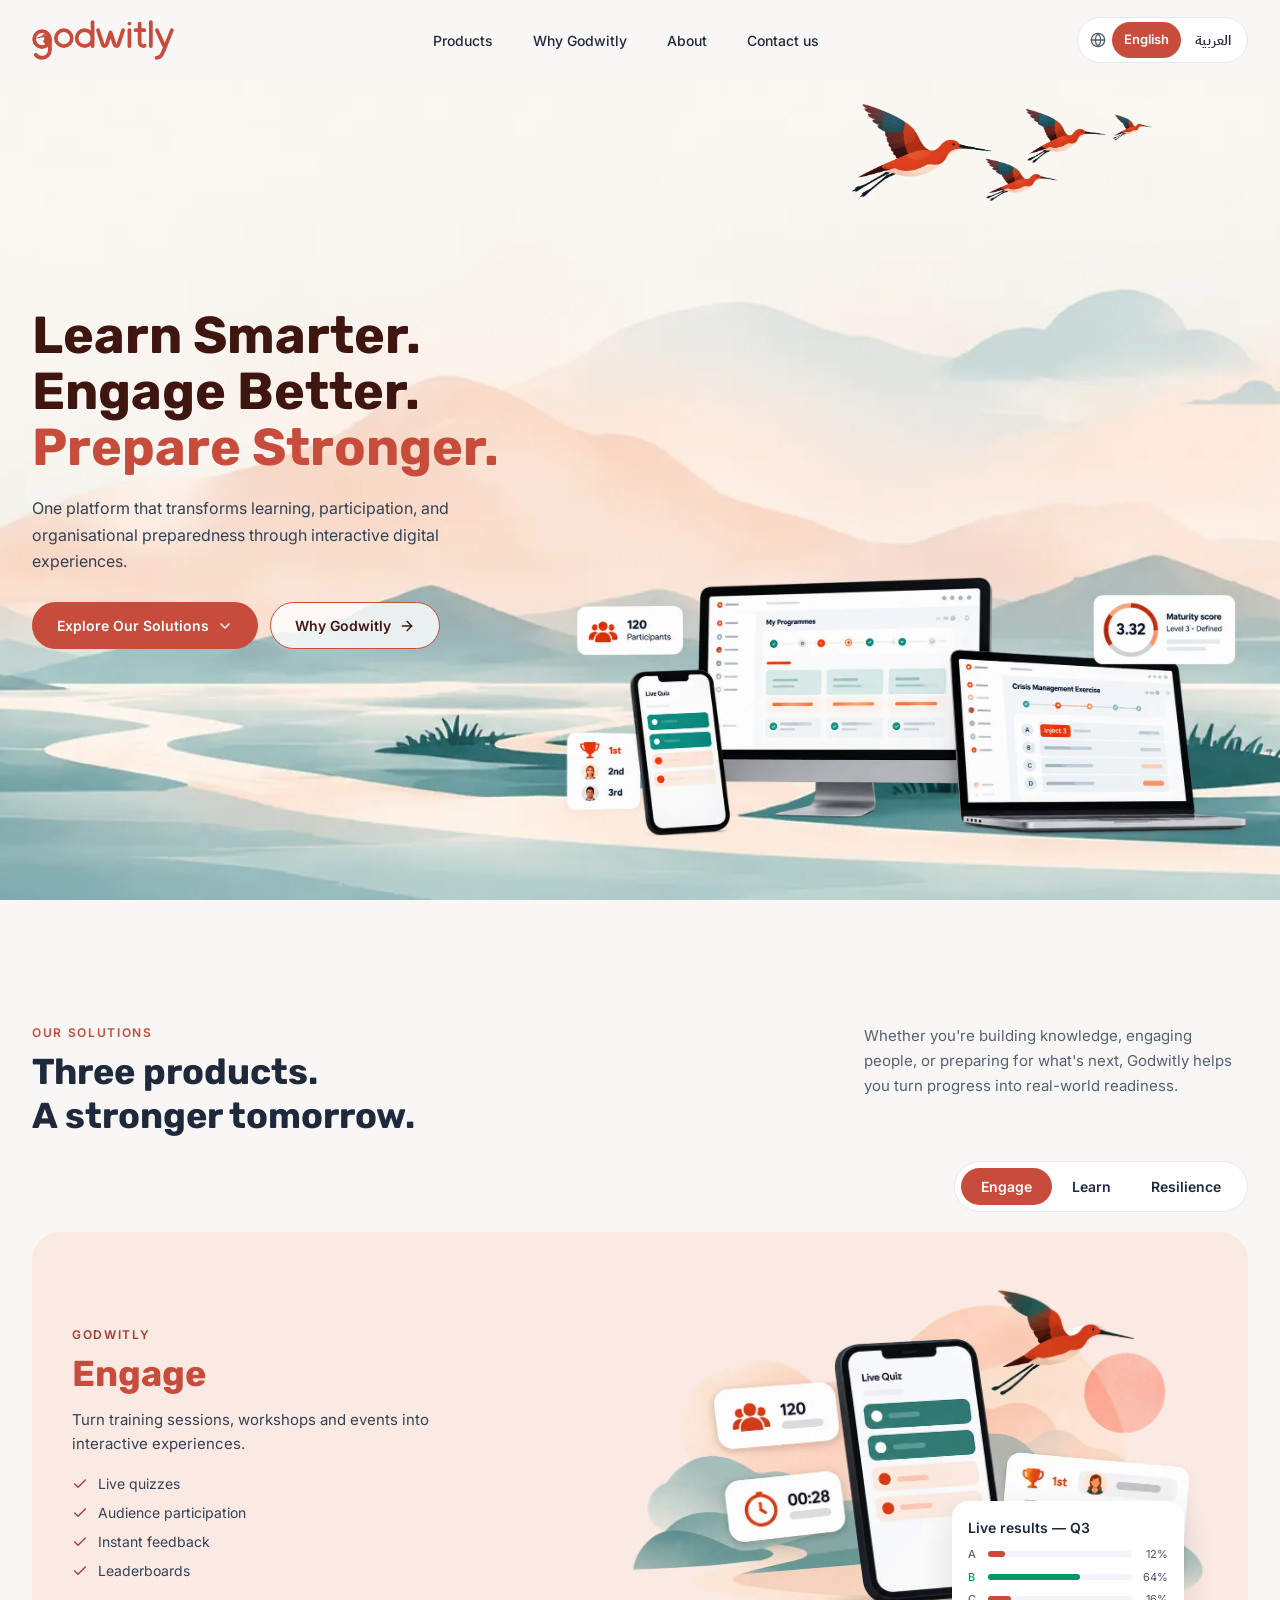
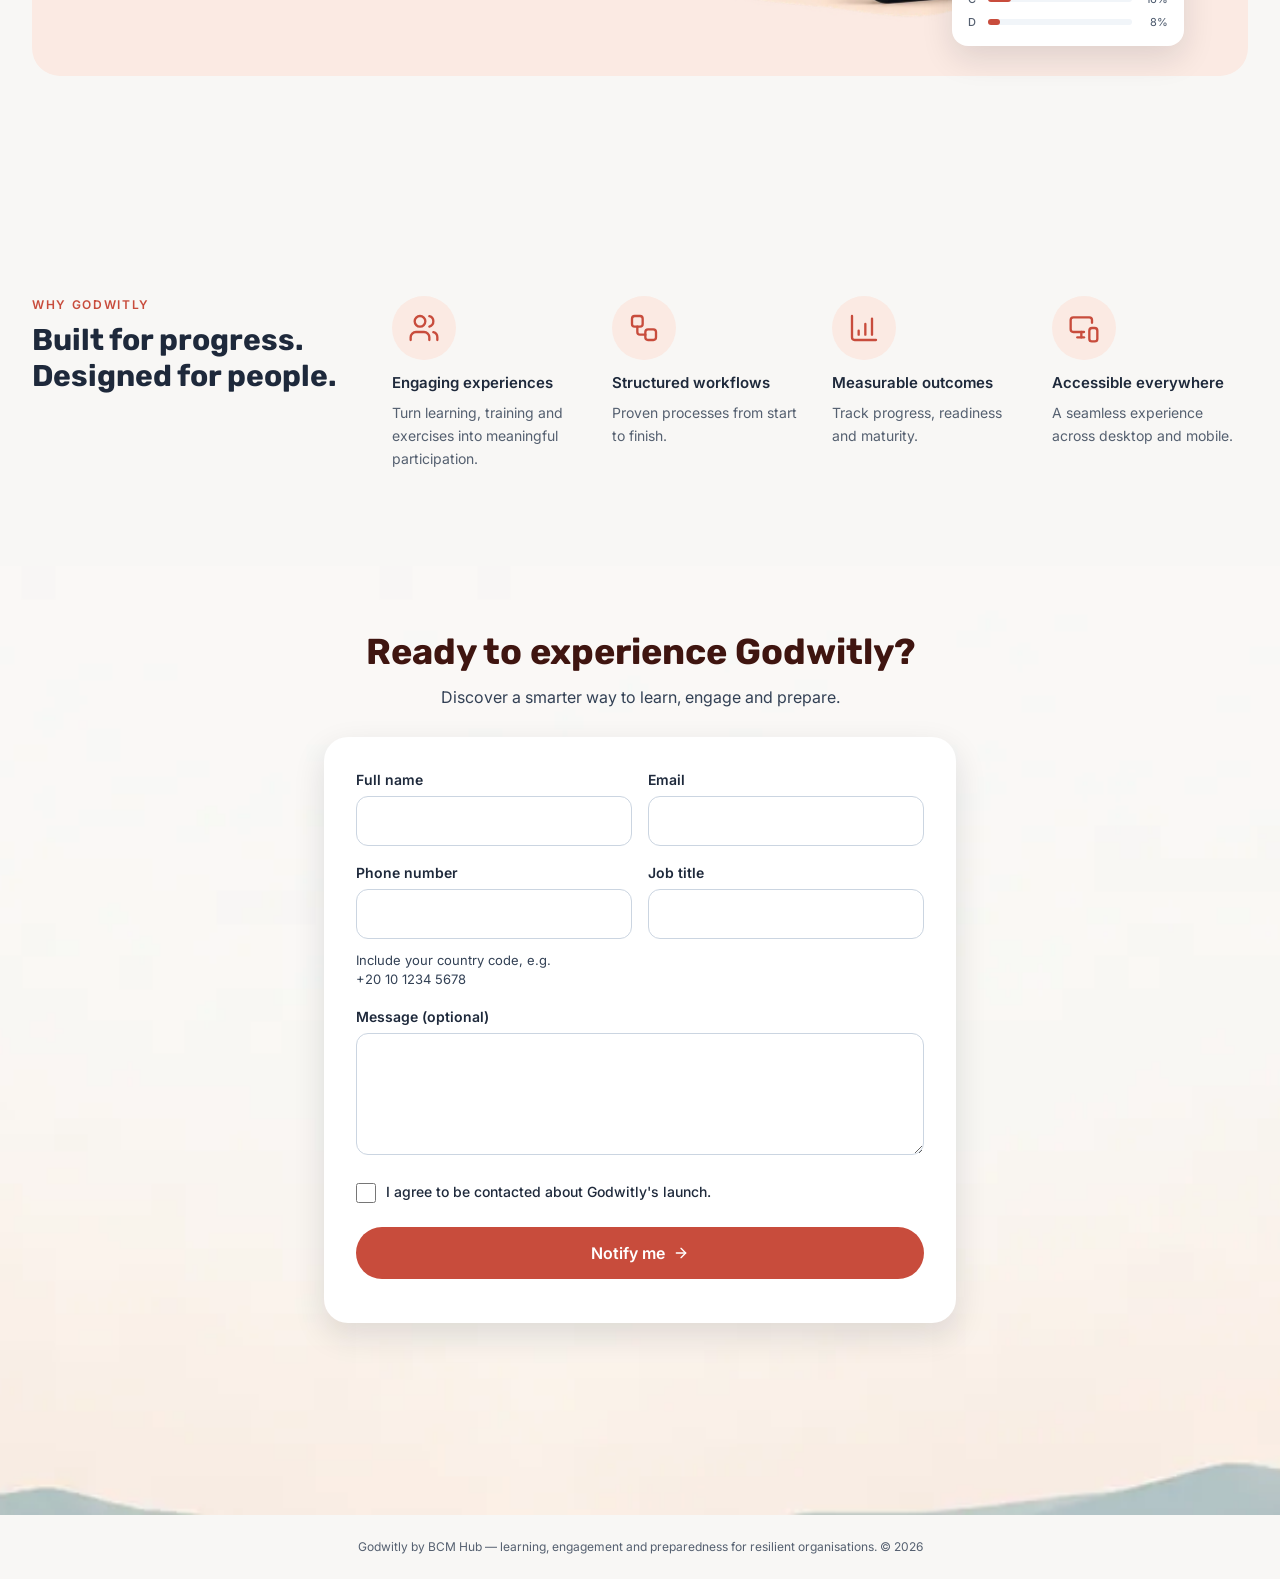
==== index.html @ 67ea1236 "fix(contact): count characters like Postgres (code points), drop UTF-16 maxlength Codex Terra diff r" ====
<!doctype html>
<!--
  Godwitly landing page (static recreation, English + Arabic).

  How this page is organised:
    1. Header      – logo, section links, language switcher, mobile menu button
    2. Hero        – big headline, intro text, two buttons, device picture
    3. Products    – three products (tabs on desktop, stacked cards on mobile)
    4. Why Godwitly– four benefits with icons
    5. Call to action band
    6. Footer      – the "About" text

  Text: every element with a data-i18n="..." attribute gets its text from
  js/translations.js. The English text written here is the default that shows
  if JavaScript is turned off. To change wording, edit js/translations.js.
-->
<html lang="en" dir="ltr">
  <head>
    <meta charset="utf-8" />
    <meta name="viewport" content="width=device-width, initial-scale=1" />
    <title data-i18n="meta.title">Godwitly — Learn, Engage, Prepare</title>
    <meta
      name="description"
      data-i18n-content="meta.description"
      content="One platform that transforms learning, participation, and organisational preparedness through interactive digital experiences."
    />
    <link rel="icon" href="assets/images/favicon.svg" type="image/svg+xml" />

    <!-- Fonts: Rubik + Inter for English, Cairo + IBM Plex Sans Arabic for Arabic -->
    <link rel="preconnect" href="https://fonts.googleapis.com" />
    <link rel="preconnect" href="https://fonts.gstatic.com" crossorigin />
    <link
      rel="stylesheet"
      href="https://fonts.googleapis.com/css2?family=Inter:wght@400;500;600;700&family=Rubik:wght@500;600;700&family=Cairo:wght@600;700;800&family=IBM+Plex+Sans+Arabic:wght@400;500;600;700&display=swap"
    />

    <link rel="stylesheet" href="css/styles.css" />
  </head>

  <body id="top">
    <!-- Icon library: each <symbol> is drawn later with <svg><use href="#icon-name"></use></svg> -->
    <svg class="icon-sprite" aria-hidden="true" focusable="false">
      <symbol id="icon-arrow-right" viewBox="0 0 24 24"><path d="M5 12h14" /><path d="m12 5 7 7-7 7" /></symbol>
      <symbol id="icon-chevron-down" viewBox="0 0 24 24"><path d="m6 9 6 6 6-6" /></symbol>
      <symbol id="icon-check" viewBox="0 0 24 24"><path d="M20 6 9 17l-5-5" /></symbol>
      <symbol id="icon-menu" viewBox="0 0 24 24"><path d="M4 6h16" /><path d="M4 12h16" /><path d="M4 18h16" /></symbol>
      <symbol id="icon-close" viewBox="0 0 24 24"><path d="M18 6 6 18" /><path d="m6 6 12 12" /></symbol>
      <symbol id="icon-globe" viewBox="0 0 24 24"><circle cx="12" cy="12" r="10" /><path d="M2 12h20" /><path d="M12 2a15.3 15.3 0 0 1 4 10 15.3 15.3 0 0 1-4 10 15.3 15.3 0 0 1-4-10 15.3 15.3 0 0 1 4-10z" /></symbol>
      <symbol id="icon-users" viewBox="0 0 24 24"><path d="M16 21v-2a4 4 0 0 0-4-4H6a4 4 0 0 0-4 4v2" /><circle cx="9" cy="7" r="4" /><path d="M22 21v-2a4 4 0 0 0-3-3.87" /><path d="M16 3.13a4 4 0 0 1 0 7.75" /></symbol>
      <symbol id="icon-workflow" viewBox="0 0 24 24"><rect width="8" height="8" x="3" y="3" rx="2" /><path d="M7 11v4a2 2 0 0 0 2 2h4" /><rect width="8" height="8" x="13" y="13" rx="2" /></symbol>
      <symbol id="icon-chart" viewBox="0 0 24 24"><path d="M3 3v16a2 2 0 0 0 2 2h16" /><path d="M8 17v-3" /><path d="M13 17V9" /><path d="M18 17V5" /></symbol>
      <symbol id="icon-devices" viewBox="0 0 24 24"><path d="M18 8V6a2 2 0 0 0-2-2H4a2 2 0 0 0-2 2v7a2 2 0 0 0 2 2h8" /><path d="M10 19v-4" /><path d="M7 19h5" /><rect width="6" height="10" x="16" y="12" rx="2" /></symbol>
    </svg>

    <a class="skip-link" href="#main" data-i18n="a11y.skip">Skip to main content</a>

    <!-- ===================== 1. HEADER ===================== -->
    <header class="site-header container">
      <a href="#top" class="logo-link" data-i18n-aria-label="a11y.home" aria-label="Godwitly home">
        <img src="assets/images/godwitly-wordmark.svg" alt="Godwitly" class="logo" width="140" height="40" />
      </a>

      <nav class="main-nav" data-i18n-aria-label="a11y.mainNav" aria-label="Main">
        <a href="#products" data-i18n="nav.products">Products</a>
        <a href="#why-godwitly" data-i18n="nav.why">Why Godwitly</a>
        <a href="#about" data-i18n="nav.about">About</a>
        <a href="#contact" data-i18n="nav.contact">Contact us</a>
      </nav>

      <div class="header-actions">
        <!-- Language switcher: two buttons; the pressed one is the current language -->
        <div class="lang-switch" role="group" data-i18n-aria-label="a11y.language" aria-label="Choose language">
          <svg class="icon lang-switch__globe" aria-hidden="true"><use href="#icon-globe"></use></svg>
          <button type="button" class="lang-switch__btn" data-lang="en" lang="en" aria-pressed="true">English</button>
          <button type="button" class="lang-switch__btn" data-lang="ar" lang="ar" aria-pressed="false">العربية</button>
        </div>

        <button
          type="button"
          class="menu-button"
          aria-expanded="false"
          aria-controls="mobile-menu"
          data-i18n-aria-label="a11y.menuOpen"
          aria-label="Open menu"
        >
          <svg class="icon icon--lg menu-button__open" aria-hidden="true"><use href="#icon-menu"></use></svg>
          <svg class="icon icon--lg menu-button__close" aria-hidden="true"><use href="#icon-close"></use></svg>
        </button>
      </div>

      <!-- Mobile menu (hidden until the menu button is pressed) -->
      <div id="mobile-menu" class="mobile-menu" hidden>
        <nav data-i18n-aria-label="a11y.mainNav" aria-label="Main">
          <a href="#products" data-i18n="nav.products">Products</a>
          <a href="#why-godwitly" data-i18n="nav.why">Why Godwitly</a>
          <a href="#about" data-i18n="nav.about">About</a>
          <a href="#contact" data-i18n="nav.contact">Contact us</a>
        </nav>
      </div>
    </header>

    <main id="main" tabindex="-1">
      <!-- ===================== 2. HERO ===================== -->
      <section class="hero" aria-labelledby="hero-heading">
        <img src="assets/images/hero-landscape.webp" alt="" class="hero__background" />
        <img src="assets/images/flock.webp" alt="" class="hero__flock" />

        <div class="container hero__grid">
          <div class="hero__text">
            <h1 id="hero-heading" class="hero__title">
              <span data-i18n="hero.line1">Learn Smarter.</span>
              <span data-i18n="hero.line2">Engage Better.</span>
              <span class="text-brand" data-i18n="hero.line3">Prepare Stronger.</span>
            </h1>
            <p class="hero__intro" data-i18n="hero.intro">
              One platform that transforms learning, participation, and organisational preparedness through
              interactive digital experiences.
            </p>
            <div class="button-row">
              <a href="#products" class="pill pill--primary">
                <span data-i18n="hero.explore">Explore Our Solutions</span>
                <svg class="icon" aria-hidden="true"><use href="#icon-chevron-down"></use></svg>
              </a>
              <a href="#why-godwitly" class="pill pill--outline">
                <span data-i18n="nav.why">Why Godwitly</span>
                <svg class="icon flip-in-rtl" aria-hidden="true"><use href="#icon-arrow-right"></use></svg>
              </a>
            </div>
          </div>

          <img
            src="assets/images/hero-devices.webp"
            class="hero__devices"
            data-i18n-alt="hero.devicesAlt"
            alt="Godwitly on desktop, laptop and phone: My Programmes, a live quiz and a crisis management exercise with a 3.32 maturity score"
            width="800"
            height="470"
          />
        </div>
      </section>

      <!-- ===================== 3. PRODUCTS ===================== -->
      <section id="products" class="section products" tabindex="-1" aria-labelledby="products-heading">
        <div class="container">
          <div class="section-head">
            <div>
              <p class="eyebrow" data-i18n="products.eyebrow">Our solutions</p>
              <h2 id="products-heading" class="section-title">
                <span data-i18n="products.title1">Three products.</span>
                <span data-i18n="products.title2">A stronger tomorrow.</span>
              </h2>
            </div>
            <p class="section-head__text" data-i18n="products.intro">
              Whether you're building knowledge, engaging people, or preparing for what's next, Godwitly helps you
              turn progress into real-world readiness.
            </p>
          </div>

          <!-- Tabs (desktop only). On small screens all three cards are shown one under another. -->
          <div class="tabs-row">
            <div class="tabs" role="tablist" data-i18n-aria-label="products.tablist" aria-label="Godwitly products">
              <button type="button" class="tab" role="tab" id="tab-engage" aria-controls="panel-engage" aria-selected="true" data-i18n="engage.name">Engage</button>
              <button type="button" class="tab" role="tab" id="tab-learn" aria-controls="panel-learn" aria-selected="false" tabindex="-1" data-i18n="learn.name">Learn</button>
              <button type="button" class="tab" role="tab" id="tab-resilience" aria-controls="panel-resilience" aria-selected="false" tabindex="-1" data-i18n="resilience.name">Resilience</button>
            </div>
          </div>

          <div class="product-panels">
            <!-- Engage -->
            <article id="panel-engage" class="product product--engage" role="tabpanel" aria-labelledby="tab-engage">
              <div class="product__text">
                <p class="eyebrow product__eyebrow" data-i18n="products.from">Godwitly</p>
                <h3 class="product__name" data-i18n="engage.name">Engage</h3>
                <p class="product__blurb" data-i18n="engage.blurb">
                  Turn training sessions, workshops and events into interactive experiences.
                </p>
                <ul class="check-list">
                  <li><svg class="icon" aria-hidden="true"><use href="#icon-check"></use></svg><span data-i18n="engage.f1">Live quizzes</span></li>
                  <li><svg class="icon" aria-hidden="true"><use href="#icon-check"></use></svg><span data-i18n="engage.f2">Audience participation</span></li>
                  <li><svg class="icon" aria-hidden="true"><use href="#icon-check"></use></svg><span data-i18n="engage.f3">Instant feedback</span></li>
                  <li><svg class="icon" aria-hidden="true"><use href="#icon-check"></use></svg><span data-i18n="engage.f4">Leaderboards</span></li>
                </ul>
              </div>
              <div class="product__media">
                <img
                  src="assets/images/illus-engage.webp"
                  data-i18n-alt="engage.alt"
                  alt="A live quiz on a phone with participant count, countdown and podium cards"
                  width="580"
                  height="420"
                />
                <!-- Small "app" card drawn with HTML + CSS (decorative) -->
                <div class="ui-card ui-card--results" aria-hidden="true">
                  <p class="ui-card__title" data-i18n="cards.results">Live results — Q3</p>
                  <ul class="bars">
                    <li><span class="bars__label" data-i18n="cards.a">A</span><span class="bars__track"><span style="width: 12%"></span></span><span class="bars__pct">12%</span></li>
                    <li class="is-correct"><span class="bars__label" data-i18n="cards.b">B</span><span class="bars__track"><span style="width: 64%"></span></span><span class="bars__pct">64%</span></li>
                    <li><span class="bars__label" data-i18n="cards.c">C</span><span class="bars__track"><span style="width: 16%"></span></span><span class="bars__pct">16%</span></li>
                    <li><span class="bars__label" data-i18n="cards.d">D</span><span class="bars__track"><span style="width: 8%"></span></span><span class="bars__pct">8%</span></li>
                  </ul>
                </div>
              </div>
            </article>

            <!-- Learn -->
            <article id="panel-learn" class="product product--learn" role="tabpanel" aria-labelledby="tab-learn">
              <div class="product__text">
                <p class="eyebrow product__eyebrow" data-i18n="products.from">Godwitly</p>
                <h3 class="product__name" data-i18n="learn.name">Learn</h3>
                <p class="product__blurb" data-i18n="learn.blurb">
                  Support structured learning programmes with adaptive practice and assessment.
                </p>
                <ul class="check-list">
                  <li><svg class="icon" aria-hidden="true"><use href="#icon-check"></use></svg><span data-i18n="learn.f1">Learning tracks</span></li>
                  <li><svg class="icon" aria-hidden="true"><use href="#icon-check"></use></svg><span data-i18n="learn.f2">Baseline assessment</span></li>
                  <li><svg class="icon" aria-hidden="true"><use href="#icon-check"></use></svg><span data-i18n="learn.f3">Personalised practice</span></li>
                  <li><svg class="icon" aria-hidden="true"><use href="#icon-check"></use></svg><span data-i18n="learn.f4">Final examinations</span></li>
                </ul>
              </div>
              <div class="product__media">
                <img
                  src="assets/images/illus-learn.webp"
                  data-i18n-alt="learn.alt"
                  alt="A learning programme on a desktop with a study plan at 75% on a phone"
                  width="580"
                  height="420"
                  loading="lazy"
                />
                <div class="ui-card ui-card--readiness" aria-hidden="true">
                  <div class="readiness">
                    <svg class="donut" viewBox="0 0 44 44">
                      <circle cx="22" cy="22" r="18" class="donut__track" />
                      <circle cx="22" cy="22" r="18" class="donut__fill" />
                    </svg>
                    <div>
                      <p class="ui-card__title" data-i18n="cards.readiness">Readiness</p>
                      <p class="ui-card__muted"><span data-i18n="cards.next">Next: 15-question practice</span><br /><span data-i18n="cards.domain">Domain 3</span></p>
                    </div>
                  </div>
                  <ul class="steps">
                    <li><span class="step step--done"><svg class="icon" aria-hidden="true"><use href="#icon-check"></use></svg></span><span data-i18n="cards.baseline">Baseline</span></li>
                    <li><span class="step step--current"></span><span data-i18n="cards.practice">Practice</span></li>
                    <li><span class="step"></span><span data-i18n="cards.final">Final exam</span></li>
                  </ul>
                </div>
              </div>
            </article>

            <!-- Resilience -->
            <article id="panel-resilience" class="product product--resilience" role="tabpanel" aria-labelledby="tab-resilience">
              <div class="product__text">
                <p class="eyebrow product__eyebrow" data-i18n="products.from">Godwitly</p>
                <h3 class="product__name" data-i18n="resilience.name">Resilience</h3>
                <p class="product__blurb" data-i18n="resilience.blurb">
                  Prepare teams for real-world disruptions through scenario-based tabletop exercises.
                </p>
                <ul class="check-list">
                  <li><svg class="icon" aria-hidden="true"><use href="#icon-check"></use></svg><span data-i18n="resilience.f1">Scenario simulation</span></li>
                  <li><svg class="icon" aria-hidden="true"><use href="#icon-check"></use></svg><span data-i18n="resilience.f2">Team decision making</span></li>
                  <li><svg class="icon" aria-hidden="true"><use href="#icon-check"></use></svg><span data-i18n="resilience.f3">Maturity assessment</span></li>
                  <li><svg class="icon" aria-hidden="true"><use href="#icon-check"></use></svg><span data-i18n="resilience.f4">Reporting and insights</span></li>
                </ul>
              </div>
              <div class="product__media">
                <img
                  src="assets/images/illus-resilience.webp"
                  data-i18n-alt="resilience.alt"
                  alt="A crisis management exercise on a laptop with an inject on a phone and a 3.32 maturity score"
                  width="580"
                  height="420"
                  loading="lazy"
                />
                <div class="ui-card ui-card--team" aria-hidden="true">
                  <div class="team">
                    <span class="team__avatar" data-i18n="cards.initials">CM</span>
                    <div>
                      <p class="ui-card__title" data-i18n="cards.team">Crisis Management Team</p>
                      <p class="ui-card__muted" data-i18n="cards.lead">Lead: Amina Haddad</p>
                    </div>
                  </div>
                  <p class="submitted">
                    <svg class="icon" aria-hidden="true"><use href="#icon-check"></use></svg>
                    <span data-i18n="cards.submitted">Answer submitted</span>
                  </p>
                </div>
              </div>
            </article>
          </div>
        </div>
      </section>

      <!-- ===================== 4. WHY GODWITLY ===================== -->
      <section id="why-godwitly" class="section why" tabindex="-1" aria-labelledby="why-heading">
        <div class="container why__grid">
          <div>
            <p class="eyebrow" data-i18n="why.eyebrow">Why Godwitly</p>
            <h2 id="why-heading" class="section-title">
              <span data-i18n="why.title1">Built for progress.</span>
              <span data-i18n="why.title2">Designed for people.</span>
            </h2>
          </div>
          <ul class="benefits">
            <li>
              <span class="benefit__icon"><svg class="icon" aria-hidden="true"><use href="#icon-users"></use></svg></span>
              <h3 data-i18n="why.b1title">Engaging experiences</h3>
              <p data-i18n="why.b1text">Turn learning, training and exercises into meaningful participation.</p>
            </li>
            <li>
              <span class="benefit__icon"><svg class="icon" aria-hidden="true"><use href="#icon-workflow"></use></svg></span>
              <h3 data-i18n="why.b2title">Structured workflows</h3>
              <p data-i18n="why.b2text">Proven processes from start to finish.</p>
            </li>
            <li>
              <span class="benefit__icon"><svg class="icon" aria-hidden="true"><use href="#icon-chart"></use></svg></span>
              <h3 data-i18n="why.b3title">Measurable outcomes</h3>
              <p data-i18n="why.b3text">Track progress, readiness and maturity.</p>
            </li>
            <li>
              <span class="benefit__icon"><svg class="icon" aria-hidden="true"><use href="#icon-devices"></use></svg></span>
              <h3 data-i18n="why.b4title">Accessible everywhere</h3>
              <p data-i18n="why.b4text">A seamless experience across desktop and mobile.</p>
            </li>
          </ul>
        </div>
      </section>

      <!-- ===================== 5. CONTACT / GET NOTIFIED ===================== -->
      <!-- The form sends its answers to Supabase (see js/form.js and js/config.js). -->
      <section id="contact" class="cta" tabindex="-1" aria-labelledby="cta-heading">
        <img src="assets/images/cta-landscape.webp" alt="" class="cta__background" loading="lazy" />
        <div class="cta__content">
          <h2 id="cta-heading" class="cta__title" data-i18n="cta.title">Ready to experience Godwitly?</h2>
          <p data-i18n="cta.text">Discover a smarter way to learn, engage and prepare.</p>

          <form id="notify-form" class="notify-form" novalidate data-i18n-aria-label="form.label" aria-label="Get notified when Godwitly launches">
            <div class="form-grid">
              <div class="field">
                <label for="f-name" data-i18n="form.name">Full name</label>
                <input id="f-name" name="full_name" type="text" autocomplete="name" required aria-describedby="f-name-error" />
                <p class="field__error" id="f-name-error" hidden></p>
              </div>
              <div class="field">
                <label for="f-email" data-i18n="form.email">Email</label>
                <input id="f-email" name="email" type="email" dir="ltr" autocomplete="email" maxlength="254" required aria-describedby="f-email-error" />
                <p class="field__error" id="f-email-error" hidden></p>
              </div>
              <div class="field">
                <label for="f-phone" data-i18n="form.phone">Phone number</label>
                <input id="f-phone" name="phone" type="tel" dir="ltr" autocomplete="tel" maxlength="20" required aria-describedby="f-phone-hint f-phone-error" />
                <p class="field__hint" id="f-phone-hint"><span data-i18n="form.phoneHint">Include your country code, e.g.</span> <span class="keep-together" dir="ltr">+20 10 1234 5678</span></p>
                <p class="field__error" id="f-phone-error" hidden></p>
              </div>
              <div class="field">
                <label for="f-job" data-i18n="form.jobTitle">Job title</label>
                <input id="f-job" name="job_title" type="text" autocomplete="organization-title" required aria-describedby="f-job-error" />
                <p class="field__error" id="f-job-error" hidden></p>
              </div>
              <div class="field field--full">
                <label for="f-message" data-i18n="form.message">Message (optional)</label>
                <textarea id="f-message" name="message" rows="4" aria-describedby="f-message-error"></textarea>
                <p class="field__error" id="f-message-error" hidden></p>
              </div>
            </div>

            <!-- Honeypot: hidden from people, but simple spam bots fill it in -->
            <div class="form-honeypot" aria-hidden="true">
              <label for="f-website">Website</label>
              <input id="f-website" name="website" type="text" tabindex="-1" autocomplete="off" />
            </div>

            <div class="field field--check">
              <input id="f-consent" name="consent" type="checkbox" required aria-describedby="f-consent-error" />
              <label for="f-consent" data-i18n="form.consent">I agree to be contacted about Godwitly's launch.</label>
            </div>
            <p class="field__error field__error--check" id="f-consent-error" hidden></p>

            <button type="submit" class="pill pill--primary pill--large form-submit">
              <span class="form-submit__label" data-i18n="form.submit">Notify me</span>
              <svg class="icon flip-in-rtl" aria-hidden="true"><use href="#icon-arrow-right"></use></svg>
            </button>

            <!-- Messages for "sending", "check the fields" and "something went wrong" -->
            <div class="form-status" role="status" aria-live="polite">
              <p class="form-status__text"></p>
              <button type="button" class="pill pill--outline form-retry" hidden data-i18n="form.retry">Try again</button>
            </div>
          </form>

          <!-- Shown instead of the form after a successful sign-up -->
          <div class="form-success" tabindex="-1" hidden>
            <span class="form-success__icon"><svg class="icon" aria-hidden="true"><use href="#icon-check"></use></svg></span>
            <h3 data-i18n="form.successTitle">Thank you! You're on the list.</h3>
            <p data-i18n="form.successText">We'll let you know as soon as Godwitly is live.</p>
          </div>
        </div>
      </section>
    </main>

    <!-- ===================== 6. FOOTER ===================== -->
    <footer id="about" class="site-footer" tabindex="-1">
      <p class="container">
        <span data-i18n="footer.text">Godwitly by BCM Hub — learning, engagement and preparedness for resilient organisations.</span>
        <span dir="ltr">© <span id="year">2026</span></span>
      </p>
    </footer>

    <!-- translations.js must load first: script.js reads the TRANSLATIONS object it defines -->
    <script src="js/translations.js"></script>
    <script src="js/script.js"></script>
    <!-- The contact form: config.js holds the Supabase address, form.js does the sending -->
    <script src="js/config.js"></script>
    <script src="js/form.js"></script>
  </body>
</html>
---- css/styles.css ----
/*
  Godwitly landing page styles.

  Sections in this file:
    1. Design settings (colours, fonts, sizes) — change these first
    2. Base styles
    3. Shared pieces (container, buttons, icons, headings)
    4. Header + language switcher + mobile menu
    5. Hero
    6. Products
    7. Why Godwitly
    8. Call to action + footer
    9. Arabic / right-to-left adjustments
   10. Larger screens (tablet and desktop)

  The page is built "mobile first": the normal rules are for phones,
  and the @media rules near the end add changes for wider screens.
*/

/* ---------- 1. Design settings ---------- */
:root {
  /* Brand colours (taken from the live Godwitly site) */
  --color-brand: #c84c3c; /* terracotta: main buttons, highlights */
  --color-brand-hover: #a63d30;
  --color-brand-deep: #3f1510; /* deep maroon: big headings */
  --color-accent: #2f6f73; /* teal: the "Learn" product, focus outline */
  --color-success: #059669;
  --color-danger: #be123c; /* form error messages */

  /* Neutral colours */
  --color-page: #f8f7f5; /* warm off-white page background */
  --color-white: #ffffff;
  --color-text: #1e293b; /* main text */
  --color-text-soft: #334155; /* paragraphs */
  --color-text-muted: #556070; /* small grey text */
  --color-border: #e2e8f0;

  /* Product card backgrounds */
  --color-engage-bg: #fbeae3;
  --color-learn-bg: #e8f0ee;
  --color-resilience-bg: #f8e6e3;
  --color-icon-bg: #fbeae3;

  /* Fonts: English uses Rubik for headings and Inter for text */
  --font-heading: "Rubik", "Inter", system-ui, sans-serif;
  --font-body: "Inter", system-ui, -apple-system, "Segoe UI", sans-serif;
  /* Arabic uses Cairo for headings and IBM Plex Sans Arabic for text */
  --font-arabic-heading: "Cairo", "IBM Plex Sans Arabic", "Geeza Pro", Tahoma, sans-serif;
  --font-arabic-body: "IBM Plex Sans Arabic", "Cairo", "Geeza Pro", Tahoma, sans-serif;

  /* Sizes */
  --page-width: 1280px;
  --page-gutter: 20px;
  --header-height: 80px;
  --radius-card: 24px;
  --shadow-card: 0 12px 32px rgba(15, 23, 42, 0.12);
}

/* ---------- 2. Base styles ---------- */
*,
*::before,
*::after {
  box-sizing: border-box;
}

html {
  -webkit-text-size-adjust: 100%;
}

body {
  margin: 0;
  background: var(--color-page);
  color: var(--color-text);
  font-family: var(--font-body);
  font-size: 16px;
  line-height: 1.5;
  -webkit-font-smoothing: antialiased;
}

h1,
h2,
h3,
p,
ul {
  margin: 0;
}

ul {
  padding: 0;
  list-style: none;
}

img {
  display: block;
  max-width: 100%;
  height: auto;
}

a {
  color: inherit;
  text-decoration: none;
}

button {
  font: inherit;
  cursor: pointer;
}

/* A clear outline for keyboard users on every link and button */
:focus-visible {
  outline: 3px solid var(--color-accent);
  outline-offset: 3px;
  border-radius: 6px;
}

/* Sections that receive focus after a jump link should not show an outline */
section:focus,
footer:focus,
main:focus {
  outline: none;
}

/* Leave room for the header when jumping to a section */
section[id],
footer[id] {
  scroll-margin-top: 16px;
}

.skip-link {
  position: absolute;
  inset-inline-start: 16px;
  top: -100px;
  z-index: 100;
  padding: 10px 16px;
  border-radius: 999px;
  background: var(--color-brand-deep);
  color: var(--color-white);
  font-weight: 600;
}

.skip-link:focus {
  top: 16px;
}

/* Anything marked hidden stays hidden, even if a class gives it a display style */
[hidden] {
  display: none !important;
}

/* Keep numbers like +20 10 1234 5678 on one line and in the right order */
.keep-together {
  white-space: nowrap;
  unicode-bidi: isolate;
}

/* The hidden SVG that stores all the icons */
.icon-sprite {
  display: none;
}

/* ---------- 3. Shared pieces ---------- */
.container {
  width: 100%;
  max-width: calc(var(--page-width) + 2 * var(--page-gutter));
  margin-inline: auto;
  padding-inline: var(--page-gutter);
}

.icon {
  width: 16px;
  height: 16px;
  flex-shrink: 0;
  fill: none;
  stroke: currentColor;
  stroke-width: 2;
  stroke-linecap: round;
  stroke-linejoin: round;
}

.icon--lg {
  width: 24px;
  height: 24px;
}

.text-brand {
  color: var(--color-brand);
}

.eyebrow {
  color: var(--color-brand);
  font-size: 12px;
  font-weight: 600;
  letter-spacing: 0.14em;
  text-transform: uppercase;
}

.section {
  padding-block: 64px;
}

.section-title {
  margin-top: 8px;
  color: var(--color-text);
  font-family: var(--font-heading);
  font-size: 30px;
  font-weight: 700;
  line-height: 1.2;
}

/* Each heading line sits on its own row on desktop and flows on phones */
.section-title span {
  display: inline;
}

/* Pill-shaped buttons (they are links that scroll to sections) */
.pill {
  display: inline-flex;
  align-items: center;
  justify-content: center;
  gap: 8px;
  padding: 12px 24px;
  border: 1px solid transparent;
  border-radius: 999px;
  font-size: 14px;
  font-weight: 600;
  transition: background-color 0.2s, color 0.2s;
}

.pill--primary {
  background: var(--color-brand);
  color: var(--color-white);
}

.pill--primary:hover {
  background: var(--color-brand-hover);
}

.pill--outline {
  border-color: var(--color-brand);
  background: rgba(255, 255, 255, 0.8);
  color: var(--color-brand-deep);
}

.pill--outline:hover {
  background: var(--color-white);
}

.pill--large {
  padding: 14px 28px;
  font-size: 16px;
}

.button-row {
  display: flex;
  flex-direction: column;
  align-items: flex-start;
  gap: 12px;
  margin-top: 28px;
}

/* ---------- 4. Header ---------- */
.site-header {
  position: relative;
  z-index: 20;
  display: flex;
  align-items: center;
  justify-content: space-between;
  gap: 16px;
  min-height: var(--header-height);
}

.logo-link {
  display: inline-block;
  flex-shrink: 0;
}

.logo {
  width: auto;
  height: 32px;
}

.main-nav {
  display: none; /* shown on desktop, see section 10 */
}

.main-nav a,
.mobile-menu a {
  border-radius: 4px;
  color: var(--color-text);
  font-size: 14px;
  font-weight: 500;
  transition: color 0.2s;
}

.main-nav a:hover,
.mobile-menu a:hover {
  color: var(--color-brand);
}

.header-actions {
  display: flex;
  align-items: center;
  gap: 8px;
}

/* Language switcher */
.lang-switch {
  display: inline-flex;
  align-items: center;
  gap: 2px;
  padding: 4px;
  border: 1px solid var(--color-border);
  border-radius: 999px;
  background: var(--color-white);
}

.lang-switch__globe {
  display: none;
  margin-inline: 8px 4px;
  color: var(--color-text-muted);
}

.lang-switch__btn {
  min-height: 36px;
  padding: 6px 12px;
  border: 0;
  border-radius: 999px;
  background: transparent;
  color: var(--color-text);
  font-size: 13px;
  font-weight: 600;
  transition: background-color 0.2s, color 0.2s;
}

.lang-switch__btn:lang(ar) {
  font-family: var(--font-arabic-body);
  font-size: 14px;
}

.lang-switch__btn:hover {
  background: #f1f5f9;
}

.lang-switch__btn[aria-pressed="true"] {
  background: var(--color-brand);
  color: var(--color-white);
}

/* Mobile menu button (hamburger) */
.menu-button {
  display: inline-flex;
  padding: 8px;
  border: 0;
  border-radius: 8px;
  background: transparent;
  color: var(--color-text);
}

.menu-button__close,
.menu-button[aria-expanded="true"] .menu-button__open {
  display: none;
}

.menu-button[aria-expanded="true"] .menu-button__close {
  display: block;
}

.mobile-menu {
  position: absolute;
  top: 100%;
  inset-inline: var(--page-gutter);
  padding: 20px;
  border-radius: 16px;
  background: var(--color-white);
  box-shadow: 0 16px 40px rgba(15, 23, 42, 0.16);
}

.mobile-menu nav {
  display: flex;
  flex-direction: column;
  gap: 16px;
}

.mobile-menu[hidden] {
  display: none;
}

/* ---------- 5. Hero ---------- */
.hero {
  position: relative;
  display: flex;
  flex-direction: column;
  min-height: calc(100svh - var(--header-height));
  overflow: hidden;
}

.hero__background {
  position: absolute;
  inset: 0;
  width: 100%;
  height: 100%;
  object-fit: cover;
  object-position: bottom;
}

.hero__flock {
  position: absolute;
  top: 8px;
  inset-inline-end: 16px;
  width: 96px;
}

.hero__grid {
  position: relative;
  display: grid;
  flex: 1;
  align-items: center;
  gap: 32px;
  padding-block: 48px 40px;
}

.hero__title {
  color: var(--color-brand-deep);
  font-family: var(--font-heading);
  font-size: clamp(30px, 9.3vw, 38px); /* grows with the screen, between 30px and 38px */
  font-weight: 700;
  line-height: 1.08;
}

.hero__title span {
  display: block;
}

.hero__intro {
  max-width: 28rem;
  margin-top: 20px;
  color: var(--color-text-soft);
  line-height: 1.65;
}

.hero__devices {
  width: 100%;
  max-width: 800px;
  align-self: end;
  justify-self: end;
}

/* ---------- 6. Products ---------- */
.section-head {
  display: flex;
  flex-direction: column;
  gap: 16px;
  margin-bottom: 32px;
}

.section-head__text {
  max-width: 24rem;
  color: var(--color-text-muted);
  font-size: 15px;
  line-height: 1.65;
}

.tabs-row {
  display: none; /* tabs only appear on desktop */
}

.product-panels {
  display: grid;
  gap: 20px;
}

.product {
  padding: 24px;
  border-radius: var(--radius-card);
}

/* Colours for each product card */
.product--engage {
  --product-bg: var(--color-engage-bg);
  --product-color: var(--color-brand);
  --product-small-text: var(--color-brand-hover); /* a bit darker so small text is easy to read */
}

.product--learn {
  --product-bg: var(--color-learn-bg);
  --product-color: var(--color-accent);
  --product-small-text: var(--color-accent);
}

.product--resilience {
  --product-bg: var(--color-resilience-bg);
  --product-color: var(--color-brand-deep);
  --product-small-text: var(--color-brand-deep);
}

.product {
  background: var(--product-bg);
}

.product__eyebrow {
  color: var(--product-small-text);
}

.product__name {
  margin-top: 4px;
  color: var(--product-color);
  font-family: var(--font-heading);
  font-size: 30px;
  font-weight: 700;
  line-height: 1.2;
}

.product__blurb {
  margin-top: 12px;
  color: var(--color-text-soft);
  font-size: 15px;
  line-height: 1.65;
}

.check-list {
  display: grid;
  gap: 8px;
  margin-top: 16px;
}

.check-list li {
  display: flex;
  align-items: center;
  gap: 10px;
  color: var(--color-text-soft);
  font-size: 14px;
}

.check-list .icon {
  color: var(--product-small-text);
}

.product__media {
  position: relative;
  margin-top: 24px;
}

.product__media img {
  width: 100%;
  max-width: 28rem;
  margin-inline: auto;
}

/* Little app cards that float over each picture (desktop only) */
.ui-card {
  display: none;
  padding: 16px;
  border-radius: 16px;
  background: var(--color-white);
  box-shadow: var(--shadow-card);
}

.ui-card__title {
  color: var(--color-text);
  font-size: 14px;
  font-weight: 600;
}

.ui-card__muted {
  color: var(--color-text-muted);
  font-size: 11px;
  line-height: 1.4;
}

.ui-card--results {
  width: 232px;
}

.ui-card--readiness,
.ui-card--team {
  width: 272px;
}

.bars {
  display: grid;
  gap: 6px;
  margin-top: 8px;
}

.bars li {
  display: flex;
  align-items: center;
  gap: 8px;
  font-size: 11px;
}

.bars__label {
  width: 12px;
  color: var(--color-text-muted);
  font-weight: 500;
}

.bars__track {
  flex: 1;
  height: 6px;
  border-radius: 999px;
  background: #f1f5f9;
}

.bars__track span {
  display: block;
  height: 6px;
  border-radius: 999px;
  background: var(--color-brand);
}

.bars__pct {
  width: 28px;
  color: #475569;
  text-align: end;
}

.bars .is-correct .bars__label {
  color: var(--color-success);
}

.bars .is-correct .bars__track span {
  background: var(--color-success);
}

.readiness,
.team {
  display: flex;
  align-items: center;
  gap: 12px;
}

.donut {
  width: 44px;
  height: 44px;
  flex-shrink: 0;
  transform: rotate(-90deg);
}

.donut circle {
  fill: none;
  stroke-width: 5;
}

.donut__track {
  stroke: #e2e8f0;
}

.donut__fill {
  stroke: var(--color-accent);
  stroke-linecap: round;
  /* 75% of the circle: circumference is 2 × π × 18 ≈ 113 */
  stroke-dasharray: 84.8 113;
}

.steps {
  display: flex;
  align-items: center;
  gap: 12px;
  margin-top: 12px;
  color: #334155;
  font-size: 11px;
}

.steps li {
  display: flex;
  align-items: center;
  gap: 4px;
}

.step {
  display: inline-flex;
  align-items: center;
  justify-content: center;
  width: 16px;
  height: 16px;
  border: 2px solid #cbd5e1;
  border-radius: 50%;
}

.step--done {
  border: 0;
  background: var(--color-accent);
  color: var(--color-white);
}

.step--done .icon {
  width: 10px;
  height: 10px;
  stroke-width: 3;
}

.step--current {
  border: 4px solid var(--color-accent);
}

.team__avatar {
  display: flex;
  align-items: center;
  justify-content: center;
  width: 36px;
  height: 36px;
  flex-shrink: 0;
  border-radius: 50%;
  background: var(--color-brand-deep);
  color: var(--color-white);
  font-size: 12px;
  font-weight: 600;
}

.submitted {
  display: flex;
  align-items: center;
  gap: 6px;
  margin-top: 12px;
  padding: 8px 12px;
  border-radius: 8px;
  background: #ecfdf5;
  color: #065f46;
  font-size: 12px;
  font-weight: 500;
}

/* ---------- 7. Why Godwitly ---------- */
.why__grid {
  display: grid;
  gap: 40px;
}

.benefits {
  display: grid;
  grid-template-columns: repeat(2, minmax(0, 1fr));
  gap: 32px 24px;
}

.benefit__icon {
  display: flex;
  align-items: center;
  justify-content: center;
  width: 48px;
  height: 48px;
  border-radius: 50%;
  background: var(--color-icon-bg);
  color: var(--color-brand);
}

.benefit__icon .icon {
  width: 24px;
  height: 24px;
  stroke-width: 1.75;
}

.benefits h3 {
  margin-top: 12px;
  color: var(--color-text);
  font-size: 15px;
  font-weight: 600;
}

.benefits p {
  margin-top: 6px;
  color: var(--color-text-muted);
  font-size: 14px;
  line-height: 1.65;
}

/* ---------- 8. Call to action + footer ---------- */
.cta {
  position: relative;
  overflow: hidden;
}

.cta__background {
  position: absolute;
  inset: 0;
  width: 100%;
  height: 100%;
  object-fit: cover;
  object-position: bottom;
}

.cta__content {
  position: relative;
  display: flex;
  flex-direction: column;
  align-items: center;
  max-width: 42rem;
  margin-inline: auto;
  padding: 64px 20px 144px;
  text-align: center;
}

.cta__title {
  color: var(--color-brand-deep);
  font-family: var(--font-heading);
  font-size: 30px;
  font-weight: 700;
  line-height: 1.2;
}

.cta__content p {
  margin-top: 12px;
  color: var(--color-text-soft);
}

.cta__content .pill {
  margin-top: 24px;
}

.site-footer {
  display: flex;
  align-items: center;
  min-height: 64px;
  padding-block: 16px;
}

.site-footer p {
  color: var(--color-text-muted);
  font-size: 12px;
  text-align: center;
}

/* ---------- 8b. Contact form ---------- */
.notify-form,
.form-success {
  width: 100%;
  max-width: 640px;
  margin-top: 28px;
  padding: 24px;
  border-radius: var(--radius-card);
  background: var(--color-white);
  box-shadow: var(--shadow-card);
  text-align: start; /* the section is centered; the form reads normally */
}

.form-grid {
  display: grid;
  gap: 16px;
}

.field label {
  display: block;
  margin-bottom: 6px;
  color: var(--color-text);
  font-size: 14px;
  font-weight: 600;
}

.field input,
.field textarea {
  width: 100%;
  padding: 12px 14px;
  border: 1px solid #cbd5e1;
  border-radius: 12px;
  background: var(--color-white);
  color: var(--color-text);
  font: inherit;
  font-size: 16px; /* 16px stops phones from zooming in when you tap a field */
}

.field textarea {
  min-height: 112px;
  resize: vertical;
}

.field input:focus-visible,
.field textarea:focus-visible {
  border-color: var(--color-accent);
  border-radius: 12px;
  outline-offset: 1px;
}

/* Red border on fields with a problem */
.field [aria-invalid="true"] {
  border-color: var(--color-danger);
}

.field__hint {
  margin-top: 6px;
  color: var(--color-text-muted);
  font-size: 13px;
}

.field__error {
  margin-top: 6px;
  color: var(--color-danger);
  font-size: 13px;
  font-weight: 500;
}

.field--check {
  display: flex;
  align-items: flex-start;
  gap: 10px;
  margin-top: 20px;
}

.field--check input {
  width: 20px;
  height: 20px;
  margin: 2px 0 0;
  flex-shrink: 0;
  accent-color: var(--color-brand);
}

.field--check label {
  margin: 0;
  font-weight: 500;
}

.field__error--check {
  margin-inline-start: 30px;
}

/* Hidden from people; only bots fill it in */
.form-honeypot {
  position: absolute;
  width: 1px;
  height: 1px;
  overflow: hidden;
  clip-path: inset(50%);
  white-space: nowrap;
}

.form-submit {
  width: 100%;
  margin-top: 20px;
  border: 0;
}

.form-submit:disabled {
  opacity: 0.7;
  cursor: wait;
}

.form-status {
  margin-top: 12px;
  text-align: center;
}

.form-status__text {
  color: var(--color-text-muted);
  font-size: 14px;
}

.form-status.is-error .form-status__text {
  color: var(--color-danger);
}

.form-retry {
  margin-top: 10px;
}

/* Thank-you box shown after sending */
.form-success {
  text-align: center;
}

.form-success:focus {
  outline: none;
}

.form-success__icon {
  display: inline-flex;
  align-items: center;
  justify-content: center;
  width: 56px;
  height: 56px;
  border-radius: 50%;
  background: #ecfdf5;
  color: var(--color-success);
}

.form-success__icon .icon {
  width: 28px;
  height: 28px;
  stroke-width: 2.5;
}

.form-success h3 {
  margin-top: 12px;
  color: var(--color-brand-deep);
  font-family: var(--font-heading);
  font-size: 22px;
}

.form-success p {
  margin-top: 6px;
  color: var(--color-text-soft);
}

/* ---------- 9. Arabic / right-to-left adjustments ---------- */
/* The browser already flips the layout when <html dir="rtl">.
   These rules handle the details it cannot guess. */
html[lang="ar"] body {
  font-family: var(--font-arabic-body);
  line-height: 1.7;
}

html[lang="ar"] .hero__title,
html[lang="ar"] .section-title,
html[lang="ar"] .product__name,
html[lang="ar"] .cta__title {
  font-family: var(--font-arabic-heading);
  font-weight: 800;
  line-height: 1.4; /* Arabic letters need more vertical room */
}

/* Arabic has no capital letters, and letter-spacing breaks joined letters */
html[lang="ar"] .eyebrow {
  font-size: 15px;
  letter-spacing: 0;
  text-transform: none;
}

/* Arabic text sizes.
   Arabic letters look smaller than English letters at the same pixel size,
   so every Arabic text size is 2–3px bigger than its English version.
   To make all Arabic text bigger or smaller, change the numbers here. */
html[lang="ar"] .main-nav a {
  font-size: 17px;
}

html[lang="ar"] .mobile-menu a {
  font-size: 18px;
}

html[lang="ar"] .pill,
html[lang="ar"] .check-list li,
html[lang="ar"] .benefits p {
  font-size: 16px;
}

html[lang="ar"] .product__blurb,
html[lang="ar"] .section-head__text,
html[lang="ar"] .benefits h3 {
  font-size: 17px;
}

html[lang="ar"] .hero__intro,
html[lang="ar"] .cta__content p {
  font-size: 18px;
}

html[lang="ar"] .site-footer p {
  font-size: 14px;
}

html[lang="ar"] .field label {
  font-size: 16px;
}

html[lang="ar"] .field__hint,
html[lang="ar"] .field__error,
html[lang="ar"] .form-status__text {
  font-size: 15px;
}

html[lang="ar"] .form-success h3 {
  font-family: var(--font-arabic-heading);
}

/* Email and phone are typed left-to-right, but sit on the right like the other fields */
html[dir="rtl"] .field input[dir="ltr"] {
  text-align: right;
}

/* Section text blocks get a little more width so the bigger text
   doesn't wrap into a narrow column */
html[lang="ar"] .hero__intro {
  max-width: 32rem;
}

html[lang="ar"] .section-head__text {
  max-width: 28rem;
}

/* Arabic step names are longer, so the Readiness card is a little wider */
html[lang="ar"] .ui-card--readiness {
  width: 330px;
}

html[lang="ar"] .steps li {
  white-space: nowrap;
}

html[lang="ar"] .ui-card__muted,
html[lang="ar"] .bars li,
html[lang="ar"] .steps {
  font-size: 12px;
}

/* Arrows point the way you read: right-to-left in Arabic */
[dir="rtl"] .flip-in-rtl {
  transform: scaleX(-1);
}

/* The birds fly towards the reading direction */
[dir="rtl"] .hero__flock {
  transform: scaleX(-1);
}

/* ---------- 10. Larger screens ---------- */

/* Small phones: hide the globe so the header fits */
@media (min-width: 400px) {
  .lang-switch__globe {
    display: block;
  }
}

/* Tablets (640px and wider) */
@media (min-width: 640px) {
  :root {
    --page-gutter: 32px;
  }

  .logo {
    height: 40px;
  }

  .hero__flock {
    width: 160px;
  }

  .hero__title {
    font-size: 48px;
  }

  .button-row {
    flex-direction: row;
    flex-wrap: wrap;
  }

  .product {
    padding: 32px;
  }

  .cta__content {
    padding-bottom: 176px;
  }

  /* Two columns of fields; the message box spans both */
  .form-grid {
    grid-template-columns: 1fr 1fr;
  }

  .field--full {
    grid-column: 1 / -1;
  }

  .notify-form,
  .form-success {
    padding: 32px;
  }
}

/* Desktop (1024px and wider) */
@media (min-width: 1024px) {
  .main-nav {
    display: flex;
    gap: 40px;
  }

  .menu-button,
  .mobile-menu {
    display: none;
  }

  .hero__flock {
    top: 24px;
    inset-inline-end: 10%;
    width: 300px;
  }

  .hero__grid {
    grid-template-columns: 500px 1fr;
    padding-block: 40px 64px;
  }

  .hero__title {
    font-size: 52px;
  }

  /* Products: header + tabs + panel fill one screen */
  .products {
    display: flex;
    flex-direction: column;
    justify-content: center;
    min-height: 100svh;
    padding-block: 32px;
  }

  .section-head {
    flex-direction: row;
    align-items: flex-start;
    justify-content: space-between;
    margin-bottom: 24px;
  }

  .section-title,
  .cta__title {
    font-size: 36px;
  }

  .section-title span {
    display: block;
  }

  /* The "Why Godwitly" heading stays a little smaller, like the original */
  .why .section-title {
    font-size: 30px;
  }

  .tabs-row {
    display: flex;
    justify-content: flex-end;
    margin-bottom: 20px;
  }

  .tabs {
    display: inline-flex;
    padding: 6px;
    border: 1px solid var(--color-border);
    border-radius: 999px;
    background: var(--color-white);
  }

  .tab {
    padding: 8px 20px;
    border: 0;
    border-radius: 999px;
    background: transparent;
    color: var(--color-text);
    font-size: 14px;
    font-weight: 600;
    transition: background-color 0.2s, color 0.2s;
  }

  .tab:hover {
    background: #f1f5f9;
  }

  .tab[aria-selected="true"] {
    background: var(--color-brand);
    color: var(--color-white);
  }

  html[lang="ar"] .tab {
    font-size: 17px;
  }

  /* All panels share one spot, so the box keeps the height of the tallest one
     and the page never jumps when you switch tabs. */
  .product-panels {
    gap: 0;
  }

  .product {
    grid-area: 1 / 1;
    display: grid;
    grid-template-columns: minmax(0, 400px) 1fr;
    align-items: center;
    gap: 40px;
    padding: 40px;
    border-radius: 28px;
  }

  .product.is-hidden {
    visibility: hidden;
  }

  .product__name {
    margin-top: 8px;
    font-size: 36px;
  }

  .product__media {
    width: fit-content;
    max-width: 580px;
    margin: 0;
    margin-inline-start: auto;
  }

  .product__media img {
    width: auto;
    max-width: 100%;
    max-height: min(420px, calc(100svh - 23rem));
    margin: 0;
    margin-inline-start: auto;
  }

  .ui-card {
    position: absolute;
    bottom: -24px;
    inset-inline-end: 24px;
    display: block;
  }

  .why {
    padding-block: 96px;
  }

  .why__grid {
    grid-template-columns: 320px 1fr;
  }

  .benefits {
    grid-template-columns: repeat(4, minmax(0, 1fr));
  }

  .benefit__icon {
    width: 64px;
    height: 64px;
  }

  .benefit__icon .icon {
    width: 32px;
    height: 32px;
  }

  .cta__content {
    padding-bottom: 192px;
  }
}

/* Very wide screens: the 1280px content no longer needs side padding */
@media (min-width: 1344px) {
  :root {
    --page-gutter: 0px;
  }
}

/* People who ask their system for less motion get no animations */
@media (prefers-reduced-motion: reduce) {
  * {
    transition: none !important;
  }
}
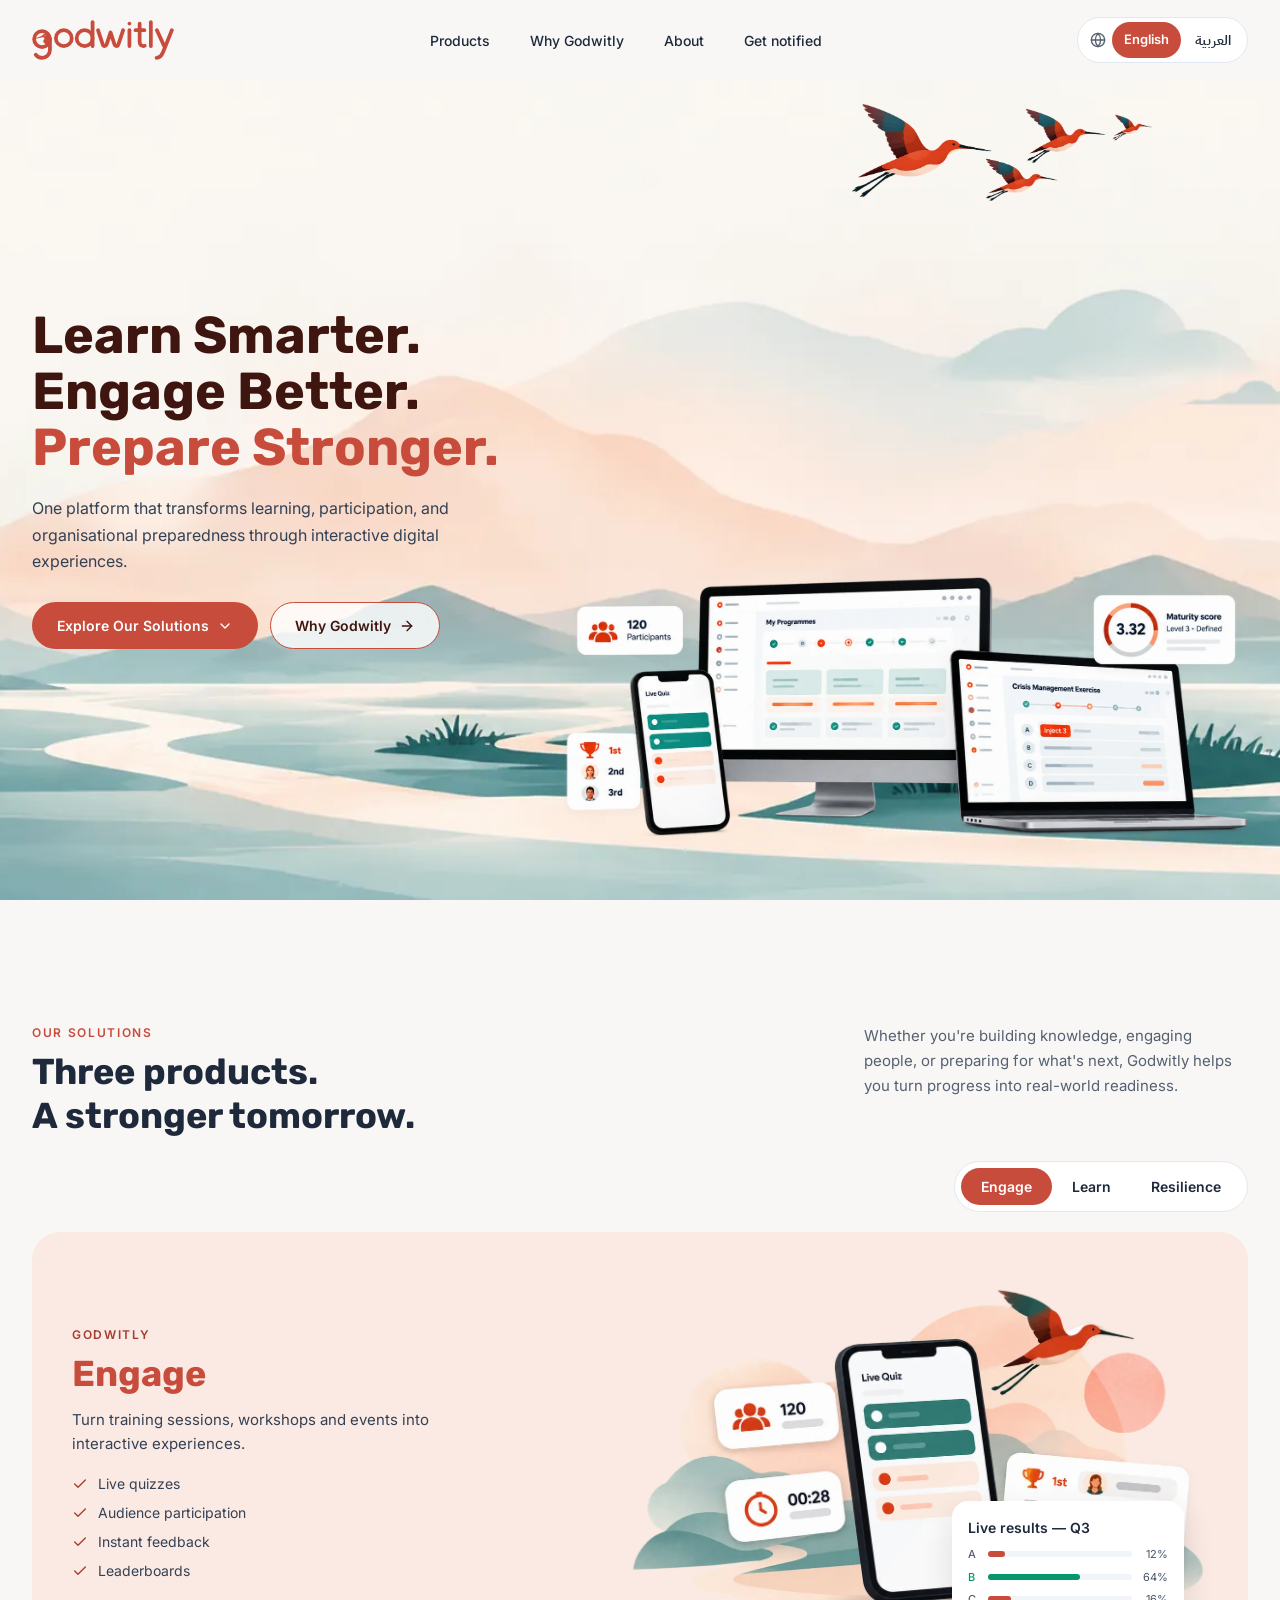
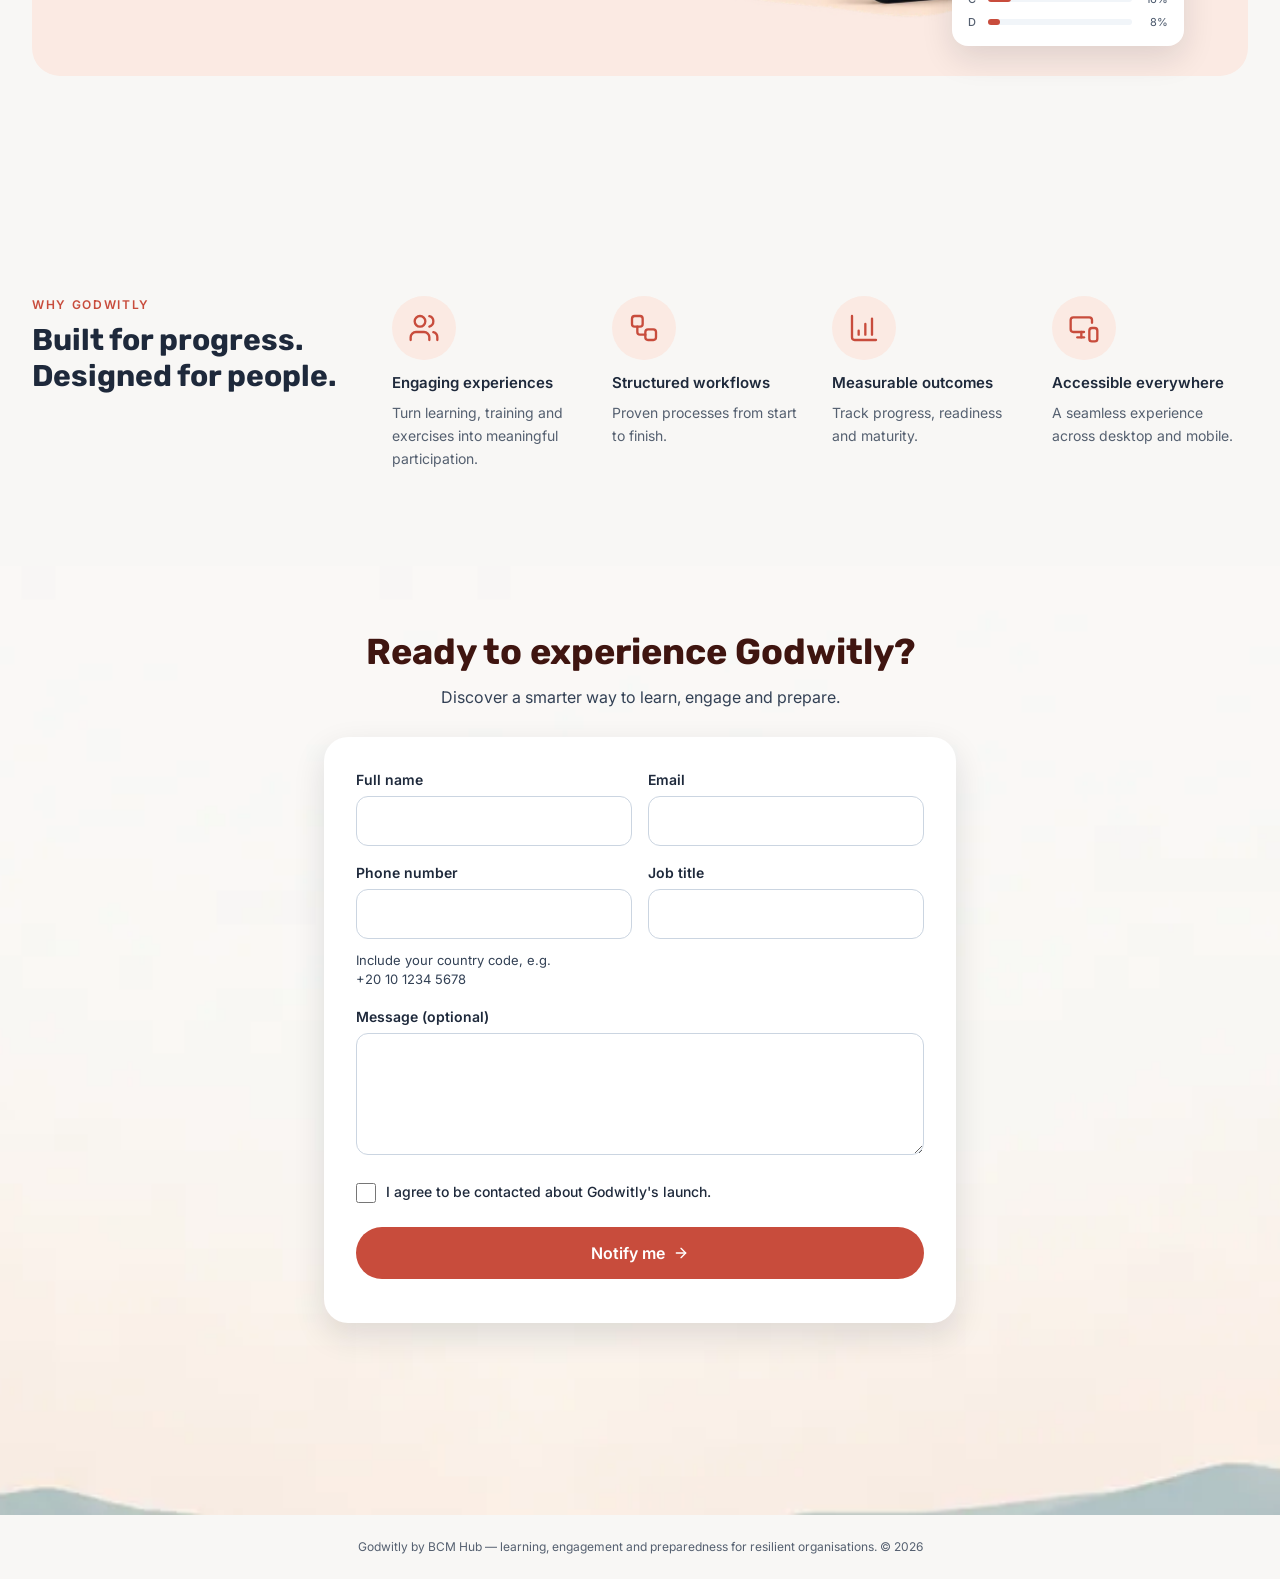
==== commit 7ca305bd: "text: name the Launch sign-up form consistently (#9) Menu link reads "Get notified" / احصل على إشعار" ====
--- a/index.html
+++ b/index.html
@@ -64,7 +64,7 @@
         <a href="#products" data-i18n="nav.products">Products</a>
         <a href="#why-godwitly" data-i18n="nav.why">Why Godwitly</a>
         <a href="#about" data-i18n="nav.about">About</a>
-        <a href="#contact" data-i18n="nav.contact">Contact us</a>
+        <a href="#contact" data-i18n="nav.contact">Get notified</a>
       </nav>
 
       <div class="header-actions">
@@ -94,7 +94,7 @@
           <a href="#products" data-i18n="nav.products">Products</a>
           <a href="#why-godwitly" data-i18n="nav.why">Why Godwitly</a>
           <a href="#about" data-i18n="nav.about">About</a>
-          <a href="#contact" data-i18n="nav.contact">Contact us</a>
+          <a href="#contact" data-i18n="nav.contact">Get notified</a>
         </nav>
       </div>
     </header>
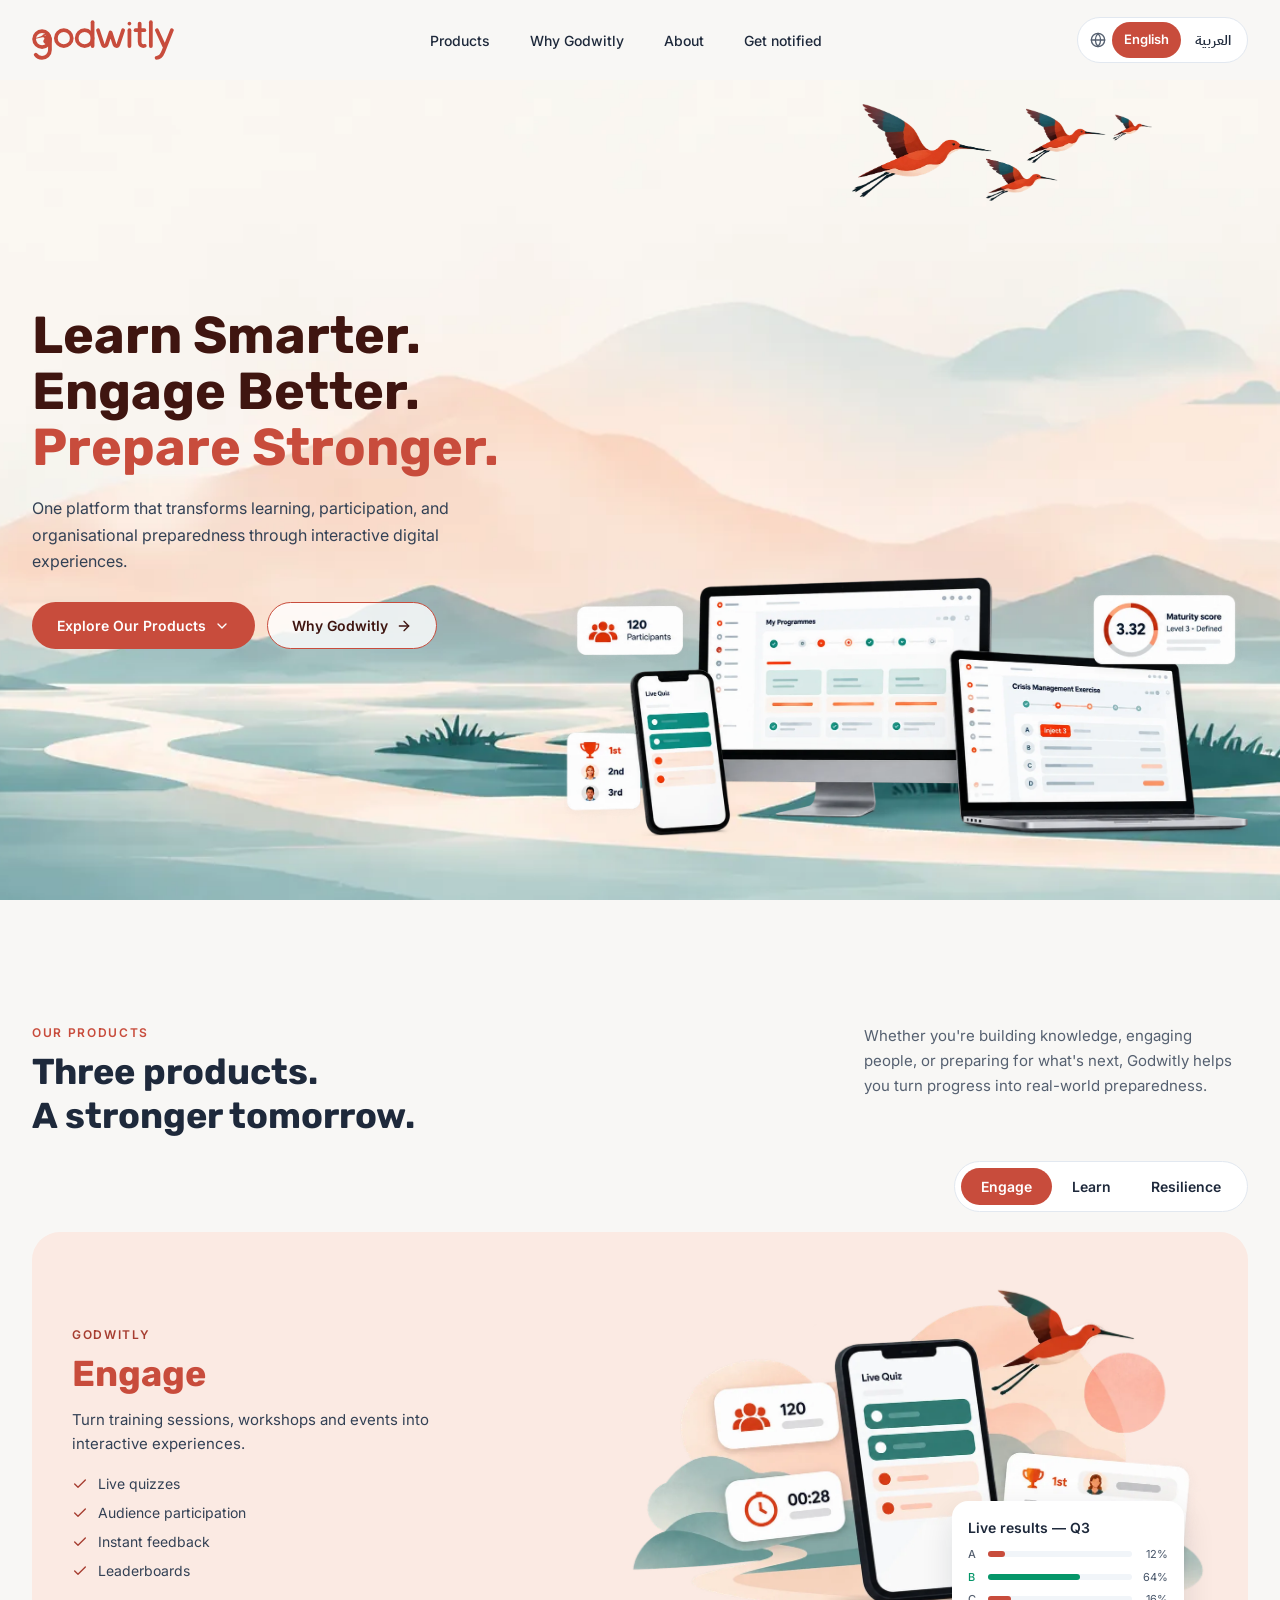
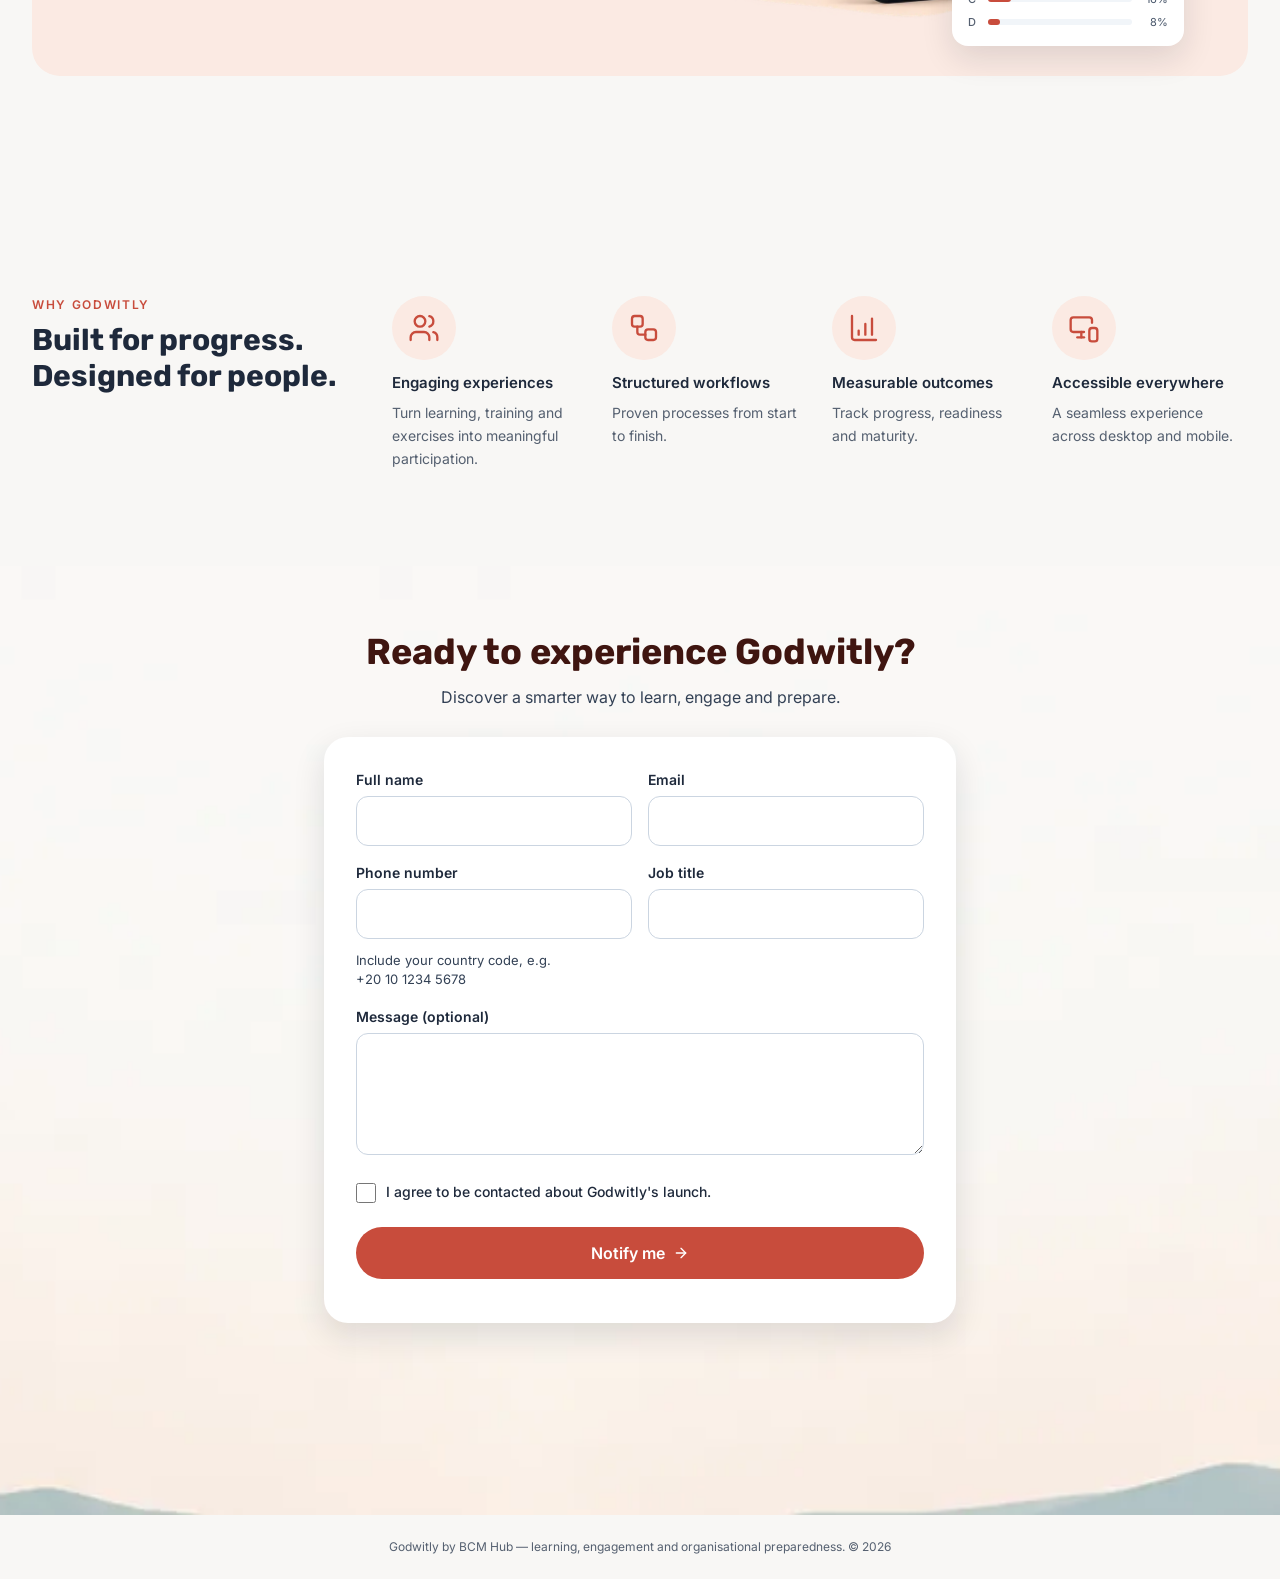
==== commit f7ad7caa: "text: use Product and Preparedness in hero, products intro and footer (#10) "Our products" / منتجاتن" ====
--- a/index.html
+++ b/index.html
@@ -118,7 +118,7 @@
             </p>
             <div class="button-row">
               <a href="#products" class="pill pill--primary">
-                <span data-i18n="hero.explore">Explore Our Solutions</span>
+                <span data-i18n="hero.explore">Explore Our Products</span>
                 <svg class="icon" aria-hidden="true"><use href="#icon-chevron-down"></use></svg>
               </a>
               <a href="#why-godwitly" class="pill pill--outline">
@@ -144,7 +144,7 @@
         <div class="container">
           <div class="section-head">
             <div>
-              <p class="eyebrow" data-i18n="products.eyebrow">Our solutions</p>
+              <p class="eyebrow" data-i18n="products.eyebrow">Our products</p>
               <h2 id="products-heading" class="section-title">
                 <span data-i18n="products.title1">Three products.</span>
                 <span data-i18n="products.title2">A stronger tomorrow.</span>
@@ -152,7 +152,7 @@
             </div>
             <p class="section-head__text" data-i18n="products.intro">
               Whether you're building knowledge, engaging people, or preparing for what's next, Godwitly helps you
-              turn progress into real-world readiness.
+              turn progress into real-world preparedness.
             </p>
           </div>
 
@@ -399,7 +399,7 @@
     <!-- ===================== 6. FOOTER ===================== -->
     <footer id="about" class="site-footer" tabindex="-1">
       <p class="container">
-        <span data-i18n="footer.text">Godwitly by BCM Hub — learning, engagement and preparedness for resilient organisations.</span>
+        <span data-i18n="footer.text">Godwitly by BCM Hub — learning, engagement and organisational preparedness.</span>
         <span dir="ltr">© <span id="year">2026</span></span>
       </p>
     </footer>
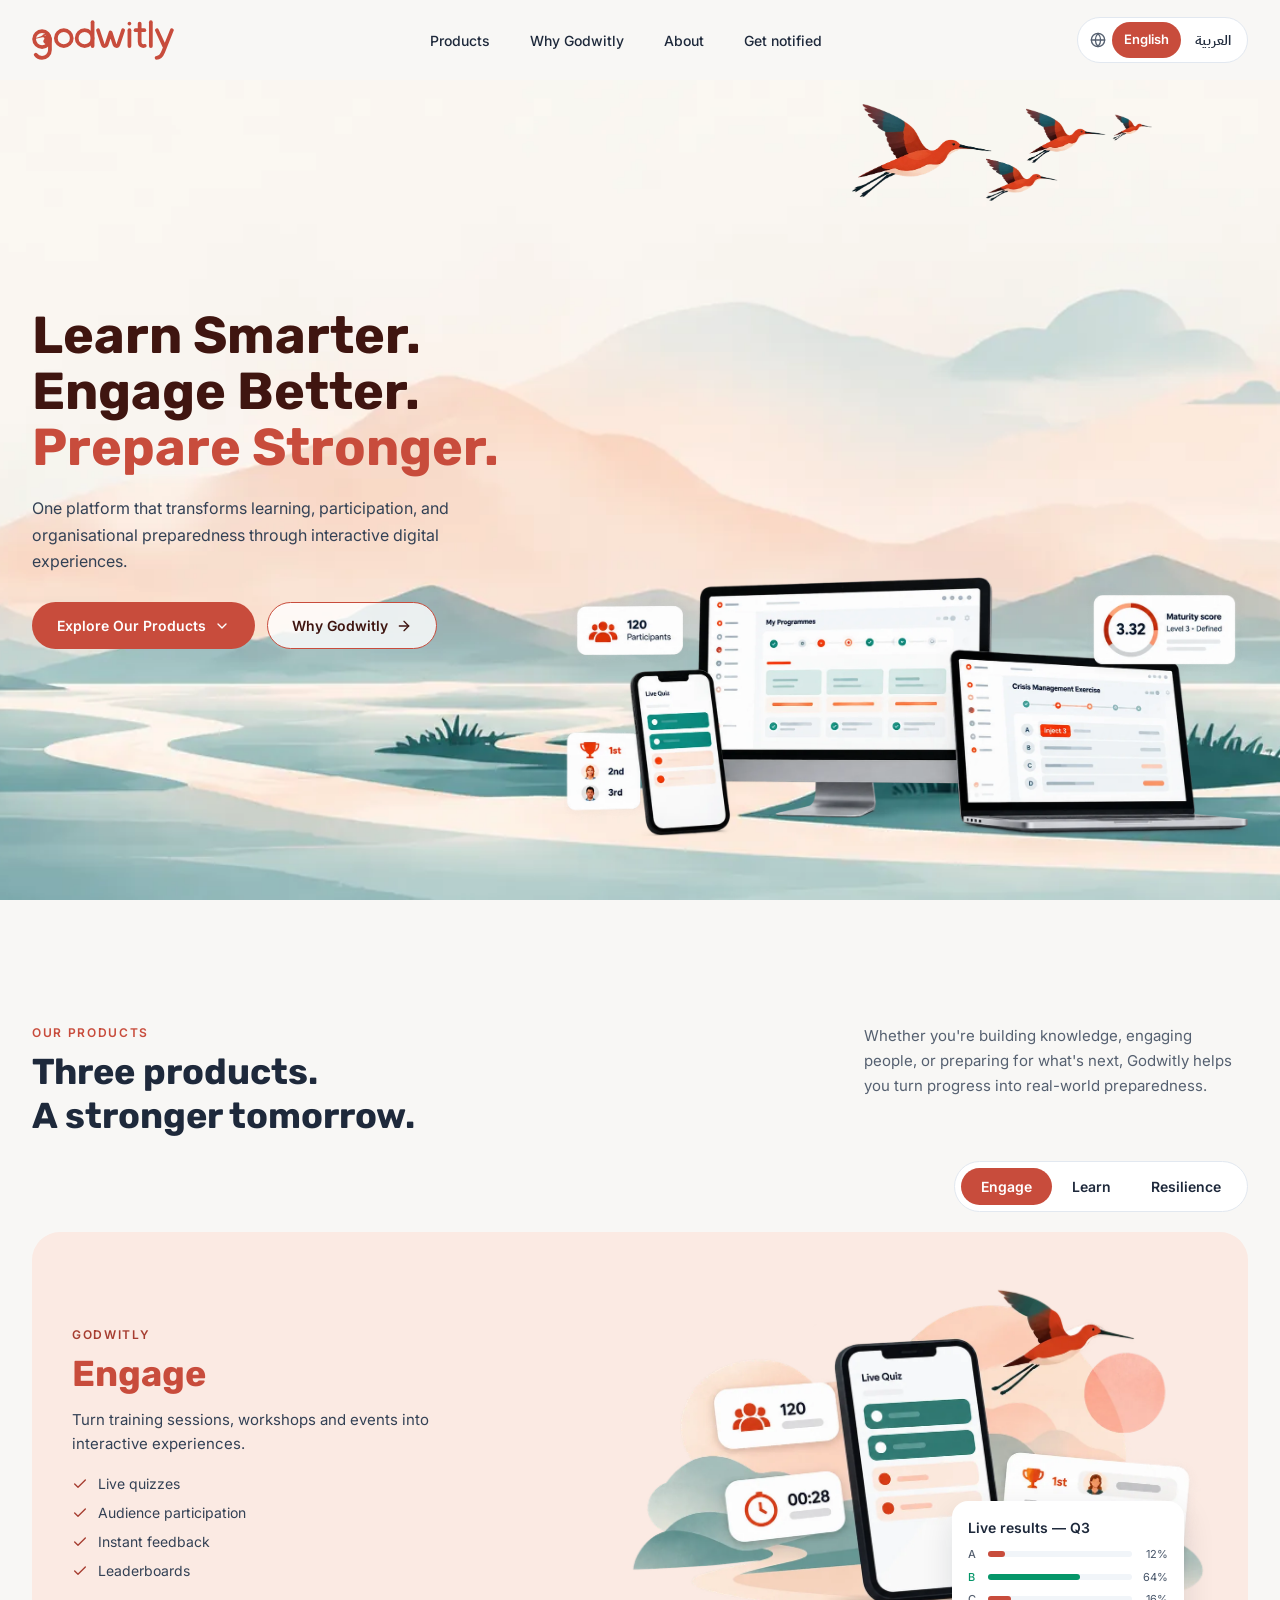
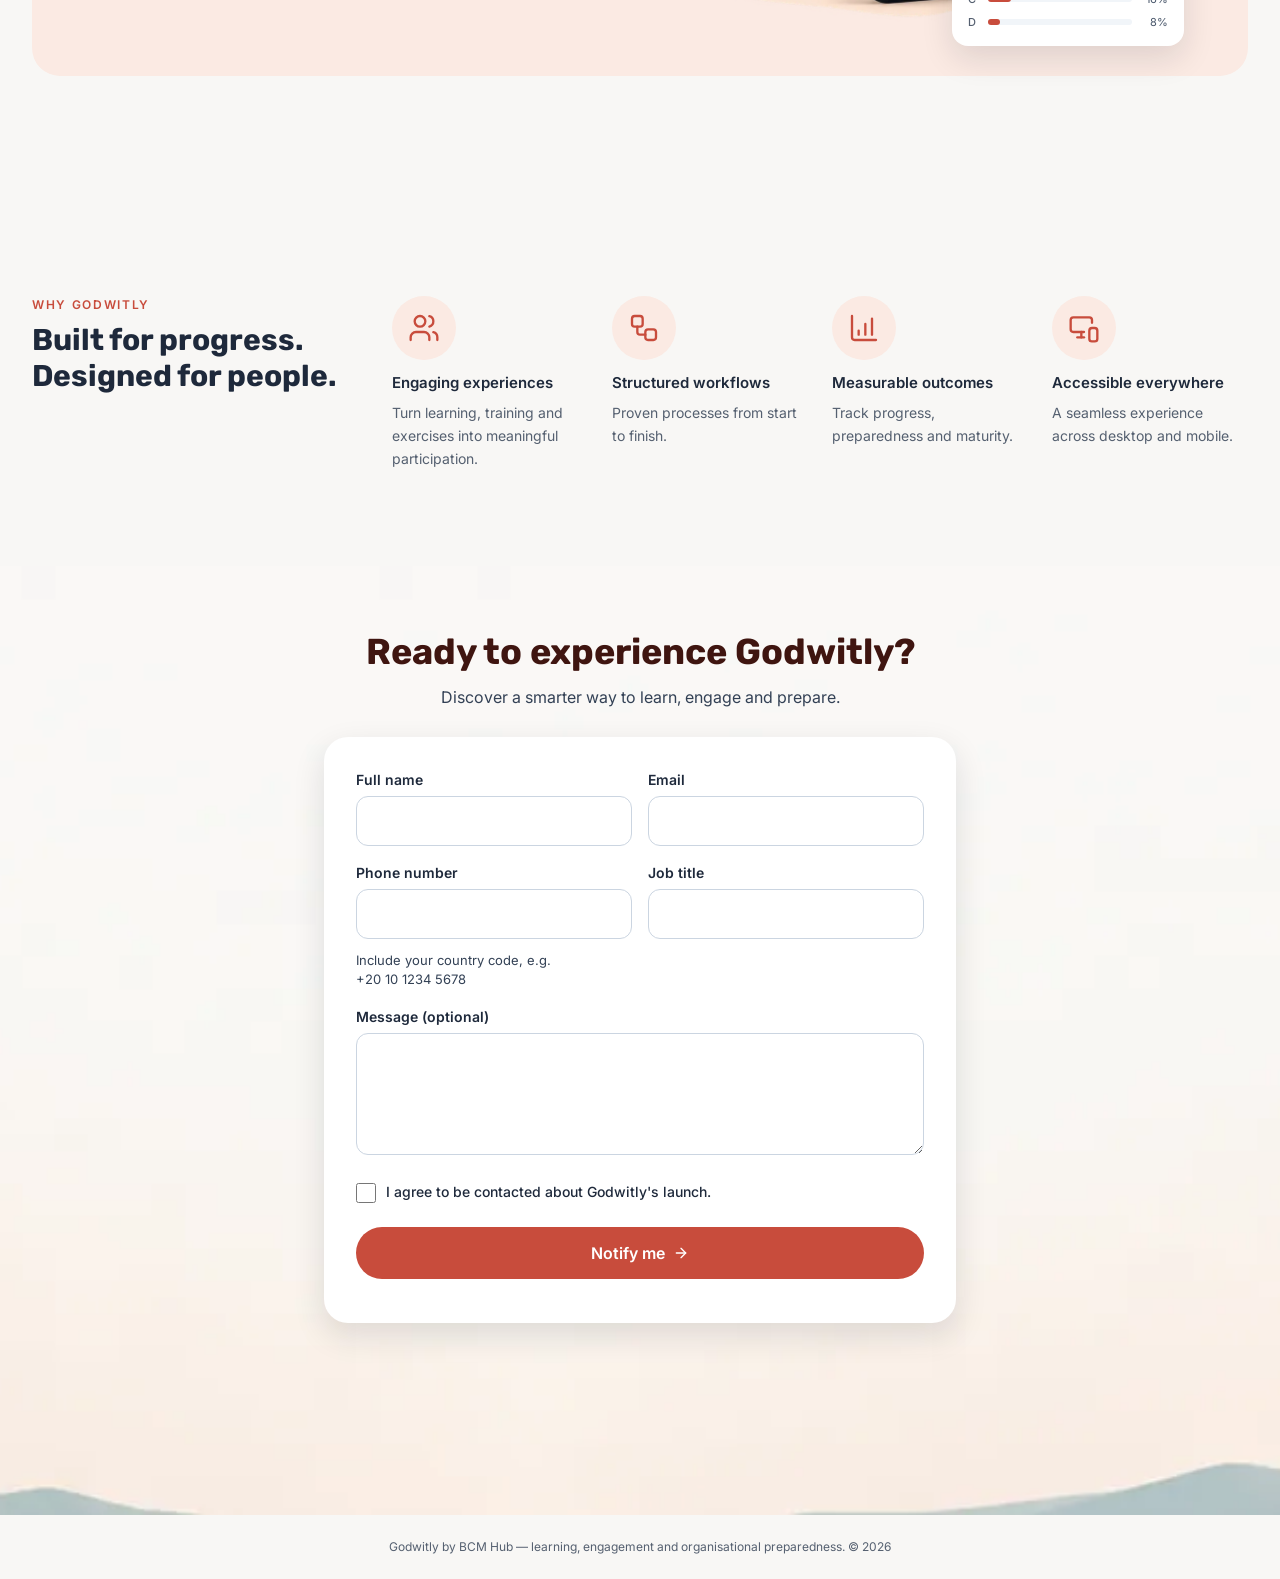
==== commit bd3e6c2d: "text: "Why Godwitly" uses Preparedness, not Readiness (#14) "Track progress, preparedness and maturi" ====
--- a/index.html
+++ b/index.html
@@ -132,7 +132,7 @@
             src="assets/images/hero-devices.webp"
             class="hero__devices"
             data-i18n-alt="hero.devicesAlt"
-            alt="Godwitly on desktop, laptop and phone: My Programmes, a live quiz and a crisis management exercise with a 3.32 maturity score"
+            alt="Godwitly on desktop, laptop and phone: My Programmes, a live quiz, a crisis management exercise and the organisation's 3.32 maturity score"
             width="800"
             height="470"
           />
@@ -211,10 +211,10 @@
                   Support structured learning programmes with adaptive practice and assessment.
                 </p>
                 <ul class="check-list">
-                  <li><svg class="icon" aria-hidden="true"><use href="#icon-check"></use></svg><span data-i18n="learn.f1">Learning tracks</span></li>
+                  <li><svg class="icon" aria-hidden="true"><use href="#icon-check"></use></svg><span data-i18n="learn.f1">Structured programmes</span></li>
                   <li><svg class="icon" aria-hidden="true"><use href="#icon-check"></use></svg><span data-i18n="learn.f2">Baseline assessment</span></li>
                   <li><svg class="icon" aria-hidden="true"><use href="#icon-check"></use></svg><span data-i18n="learn.f3">Personalised practice</span></li>
-                  <li><svg class="icon" aria-hidden="true"><use href="#icon-check"></use></svg><span data-i18n="learn.f4">Final examinations</span></li>
+                  <li><svg class="icon" aria-hidden="true"><use href="#icon-check"></use></svg><span data-i18n="learn.f4">Final exams</span></li>
                 </ul>
               </div>
               <div class="product__media">
@@ -255,7 +255,7 @@
                   Prepare teams for real-world disruptions through scenario-based tabletop exercises.
                 </p>
                 <ul class="check-list">
-                  <li><svg class="icon" aria-hidden="true"><use href="#icon-check"></use></svg><span data-i18n="resilience.f1">Scenario simulation</span></li>
+                  <li><svg class="icon" aria-hidden="true"><use href="#icon-check"></use></svg><span data-i18n="resilience.f1">Realistic scenarios</span></li>
                   <li><svg class="icon" aria-hidden="true"><use href="#icon-check"></use></svg><span data-i18n="resilience.f2">Team decision making</span></li>
                   <li><svg class="icon" aria-hidden="true"><use href="#icon-check"></use></svg><span data-i18n="resilience.f3">Maturity assessment</span></li>
                   <li><svg class="icon" aria-hidden="true"><use href="#icon-check"></use></svg><span data-i18n="resilience.f4">Reporting and insights</span></li>
@@ -265,7 +265,7 @@
                 <img
                   src="assets/images/illus-resilience.webp"
                   data-i18n-alt="resilience.alt"
-                  alt="A crisis management exercise on a laptop with an inject on a phone and a 3.32 maturity score"
+                  alt="A crisis management exercise on a laptop, an inject on a phone, and the organisation's 3.32 maturity score"
                   width="580"
                   height="420"
                   loading="lazy"
@@ -313,7 +313,7 @@
             <li>
               <span class="benefit__icon"><svg class="icon" aria-hidden="true"><use href="#icon-chart"></use></svg></span>
               <h3 data-i18n="why.b3title">Measurable outcomes</h3>
-              <p data-i18n="why.b3text">Track progress, readiness and maturity.</p>
+              <p data-i18n="why.b3text">Track progress, preparedness and maturity.</p>
             </li>
             <li>
               <span class="benefit__icon"><svg class="icon" aria-hidden="true"><use href="#icon-devices"></use></svg></span>
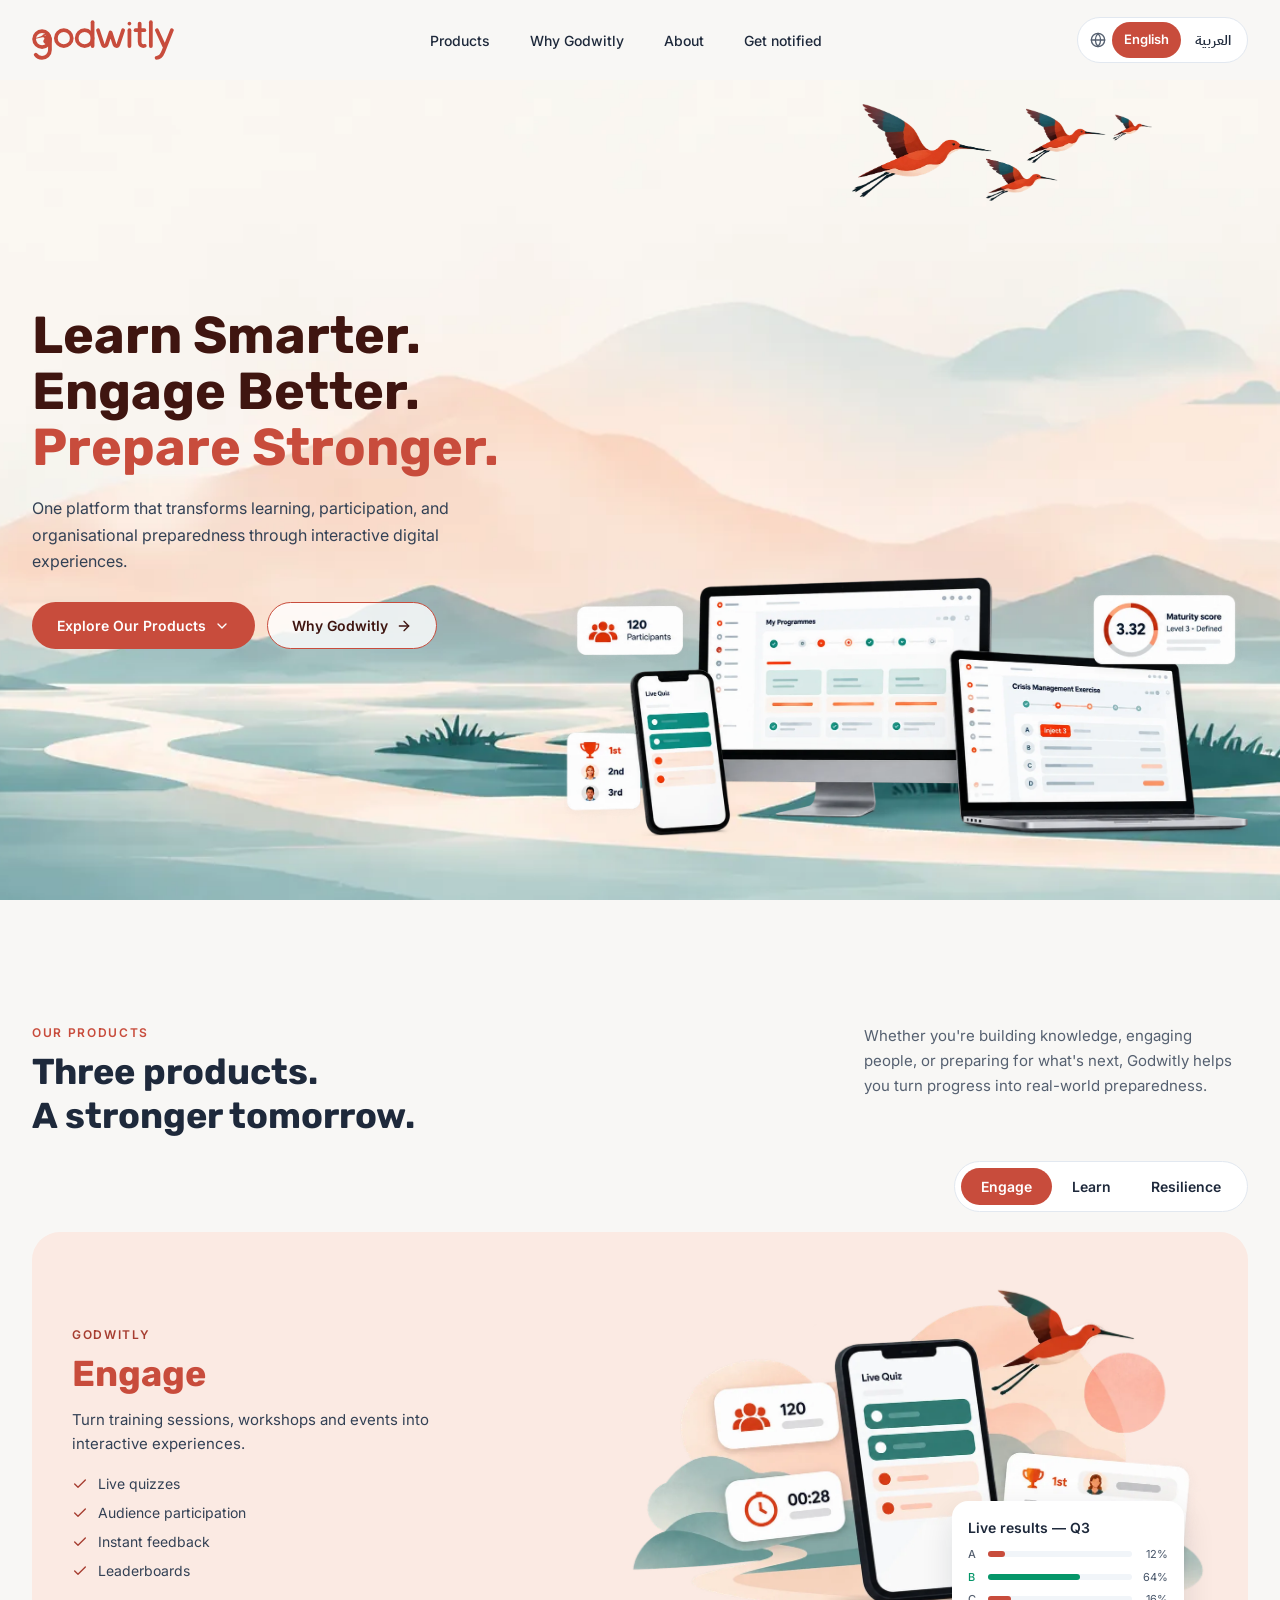
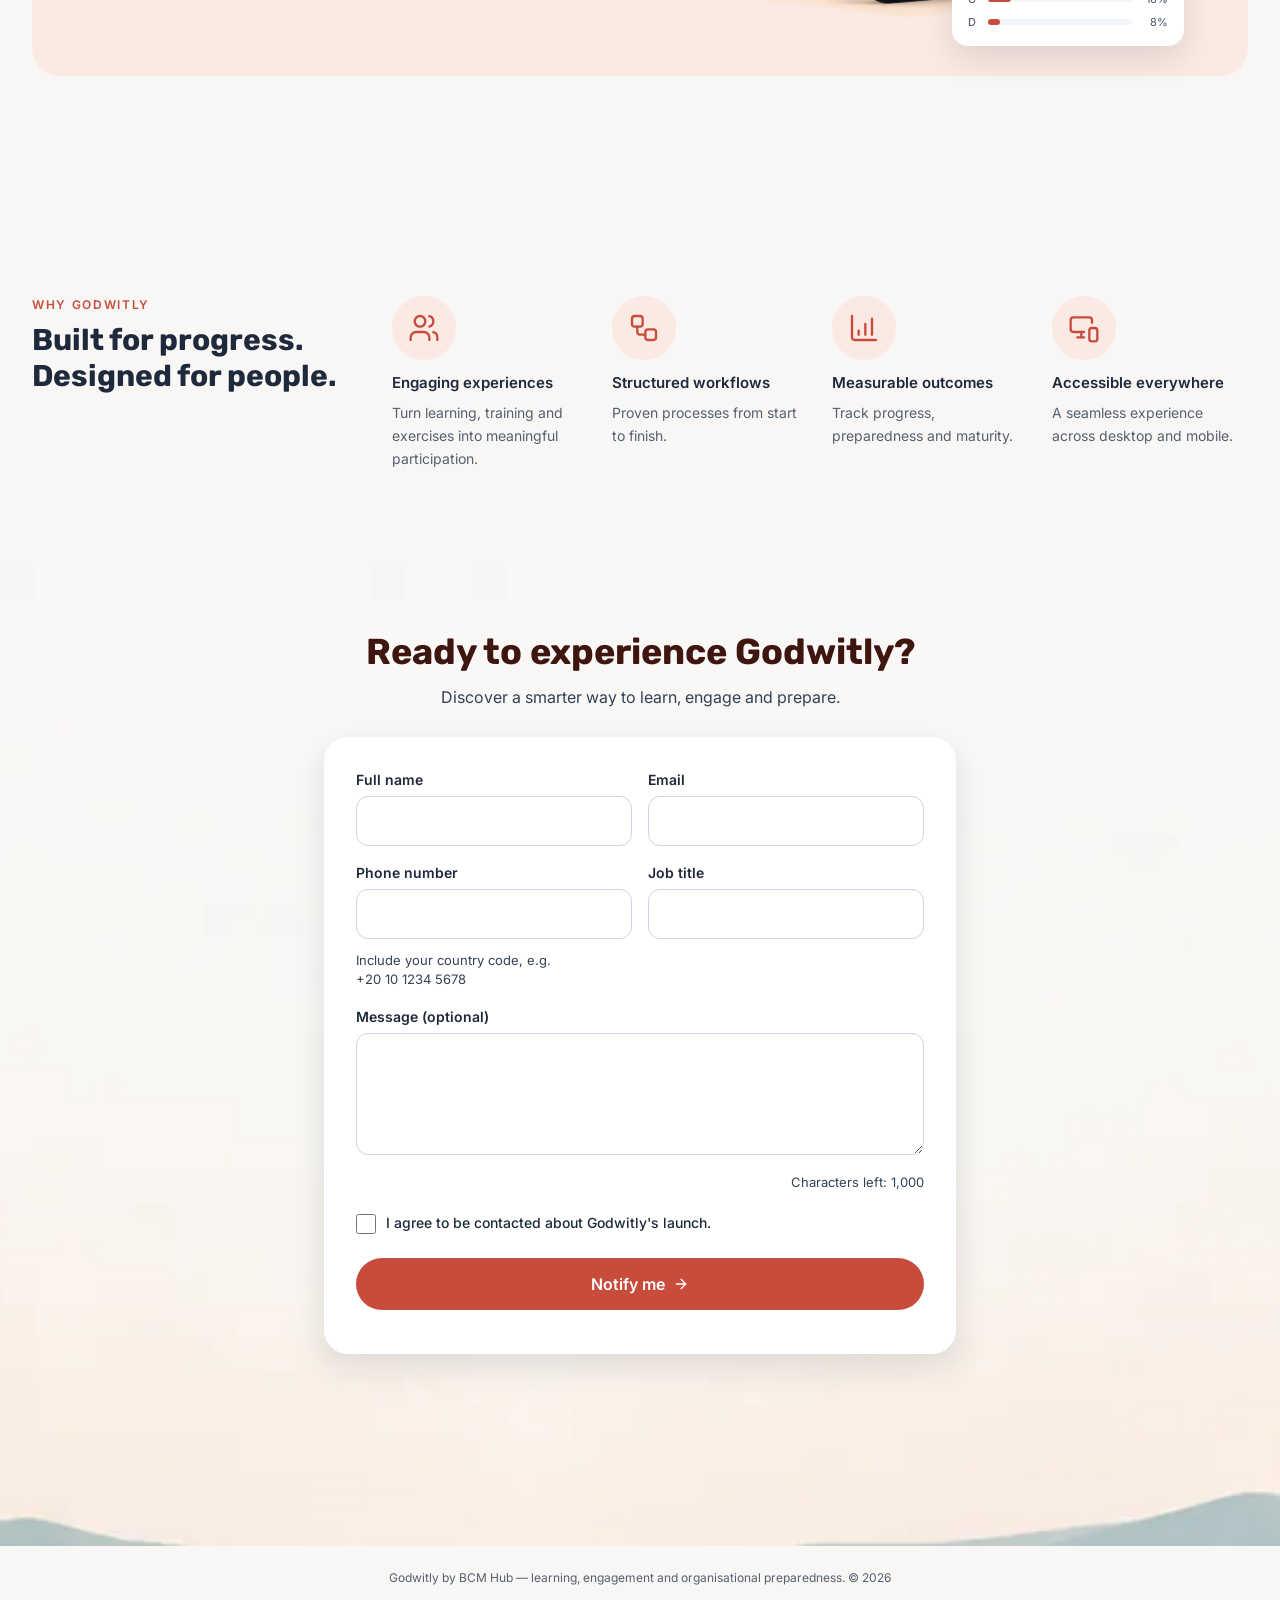
==== commit f47c8fa5: "feat(form): characters-left counter for the Message box Spec #28 v1 (sha256 d9ca7dfe…5e82, approved " ====
--- a/index.html
+++ b/index.html
@@ -357,7 +357,10 @@
               </div>
               <div class="field field--full">
                 <label for="f-message" data-i18n="form.message">Message (optional)</label>
-                <textarea id="f-message" name="message" rows="4" aria-describedby="f-message-error"></textarea>
+                <textarea id="f-message" name="message" rows="4" aria-describedby="f-message-count f-message-error"></textarea>
+                <p class="field__hint field__count" id="f-message-count">Characters left: 1,000</p>
+                <!-- Announces only going over the limit and coming back under, not every keystroke -->
+                <p class="visually-hidden" id="f-message-alert" aria-live="polite"></p>
                 <p class="field__error" id="f-message-error" hidden></p>
               </div>
             </div>
@@ -407,8 +410,10 @@
     <!-- translations.js must load first: script.js reads the TRANSLATIONS object it defines -->
     <script src="js/translations.js"></script>
     <script src="js/script.js"></script>
-    <!-- The contact form: config.js holds the Supabase address, form.js does the sending -->
+    <!-- The contact form: config.js holds the Supabase address, message-length.js the Message
+         length rule, form.js does the sending -->
     <script src="js/config.js"></script>
+    <script src="js/message-length.js"></script>
     <script src="js/form.js"></script>
   </body>
 </html>
--- a/css/styles.css
+++ b/css/styles.css
@@ -265,7 +265,7 @@
   display: flex;
   align-items: center;
   justify-content: space-between;
-  gap: 16px;
+  gap: 8px;
   min-height: var(--header-height);
 }
 
@@ -276,7 +276,7 @@
 
 .logo {
   width: auto;
-  height: 32px;
+  height: 28px;
 }
 
 .main-nav {
@@ -300,7 +300,7 @@
 .header-actions {
   display: flex;
   align-items: center;
-  gap: 8px;
+  gap: 4px;
 }
 
 /* Language switcher */
@@ -322,7 +322,7 @@
 
 .lang-switch__btn {
   min-height: 36px;
-  padding: 6px 12px;
+  padding: 6px 8px;
   border: 0;
   border-radius: 999px;
   background: transparent;
@@ -349,7 +349,7 @@
 /* Mobile menu button (hamburger) */
 .menu-button {
   display: inline-flex;
-  padding: 8px;
+  padding: 6px;
   border: 0;
   border-radius: 8px;
   background: transparent;
@@ -881,6 +881,16 @@
   font-size: 13px;
 }
 
+/* Characters-left counter under the Message box: at the end of the line, red once over */
+.field__count {
+  text-align: end;
+}
+
+.field__count.is-over {
+  color: var(--color-danger);
+  font-weight: 500;
+}
+
 .field__error {
   margin-top: 6px;
   color: var(--color-danger);
@@ -910,6 +920,16 @@
 
 .field__error--check {
   margin-inline-start: 30px;
+}
+
+/* Read by screen readers, not shown on screen */
+.visually-hidden {
+  position: absolute;
+  width: 1px;
+  height: 1px;
+  overflow: hidden;
+  clip-path: inset(50%);
+  white-space: nowrap;
 }
 
 /* Hidden from people; only bots fill it in */
@@ -1102,10 +1122,30 @@
 
 /* ---------- 10. Larger screens ---------- */
 
-/* Small phones: hide the globe so the header fits */
+/* Small phones (under 400px) get a tighter header and no globe, so it fits at 320px */
 @media (min-width: 400px) {
+  .site-header {
+    gap: 16px;
+  }
+
+  .logo {
+    height: 32px;
+  }
+
+  .header-actions {
+    gap: 8px;
+  }
+
   .lang-switch__globe {
     display: block;
+  }
+
+  .lang-switch__btn {
+    padding: 6px 12px;
+  }
+
+  .menu-button {
+    padding: 8px;
   }
 }
 
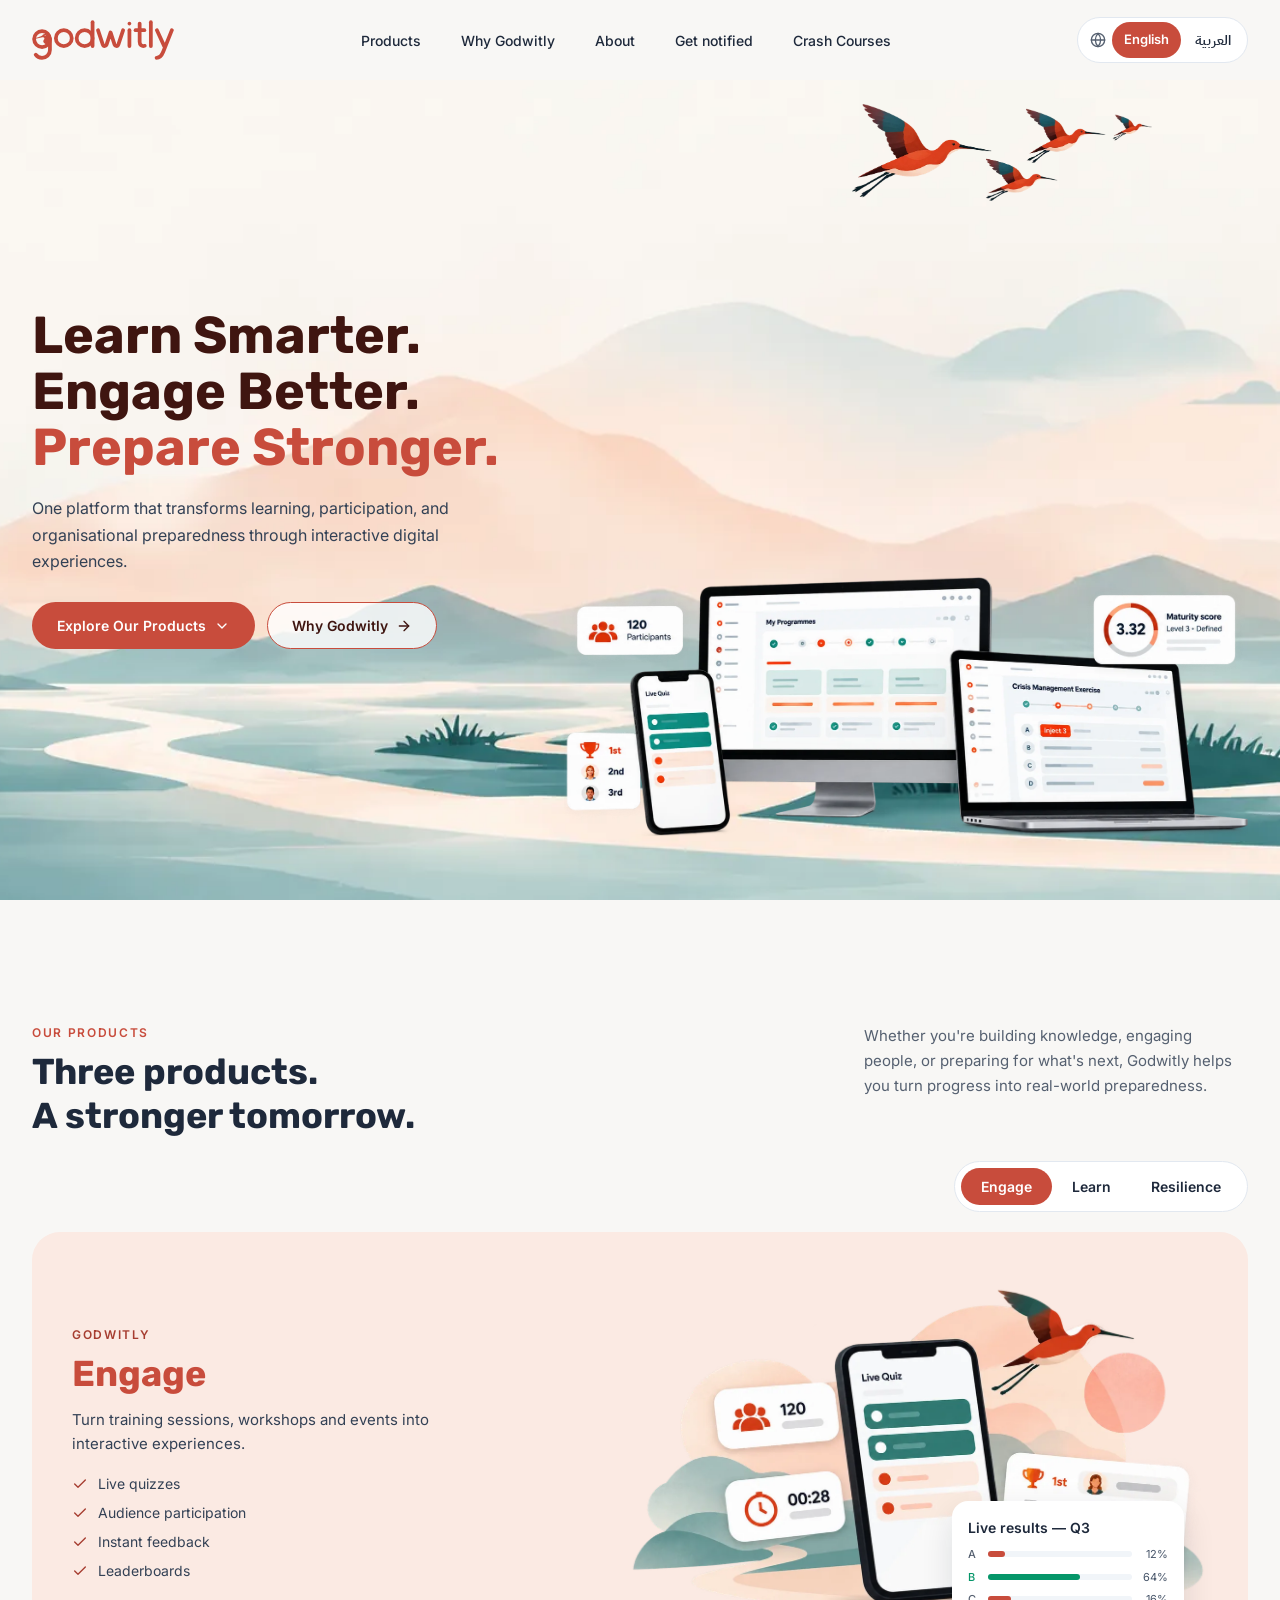
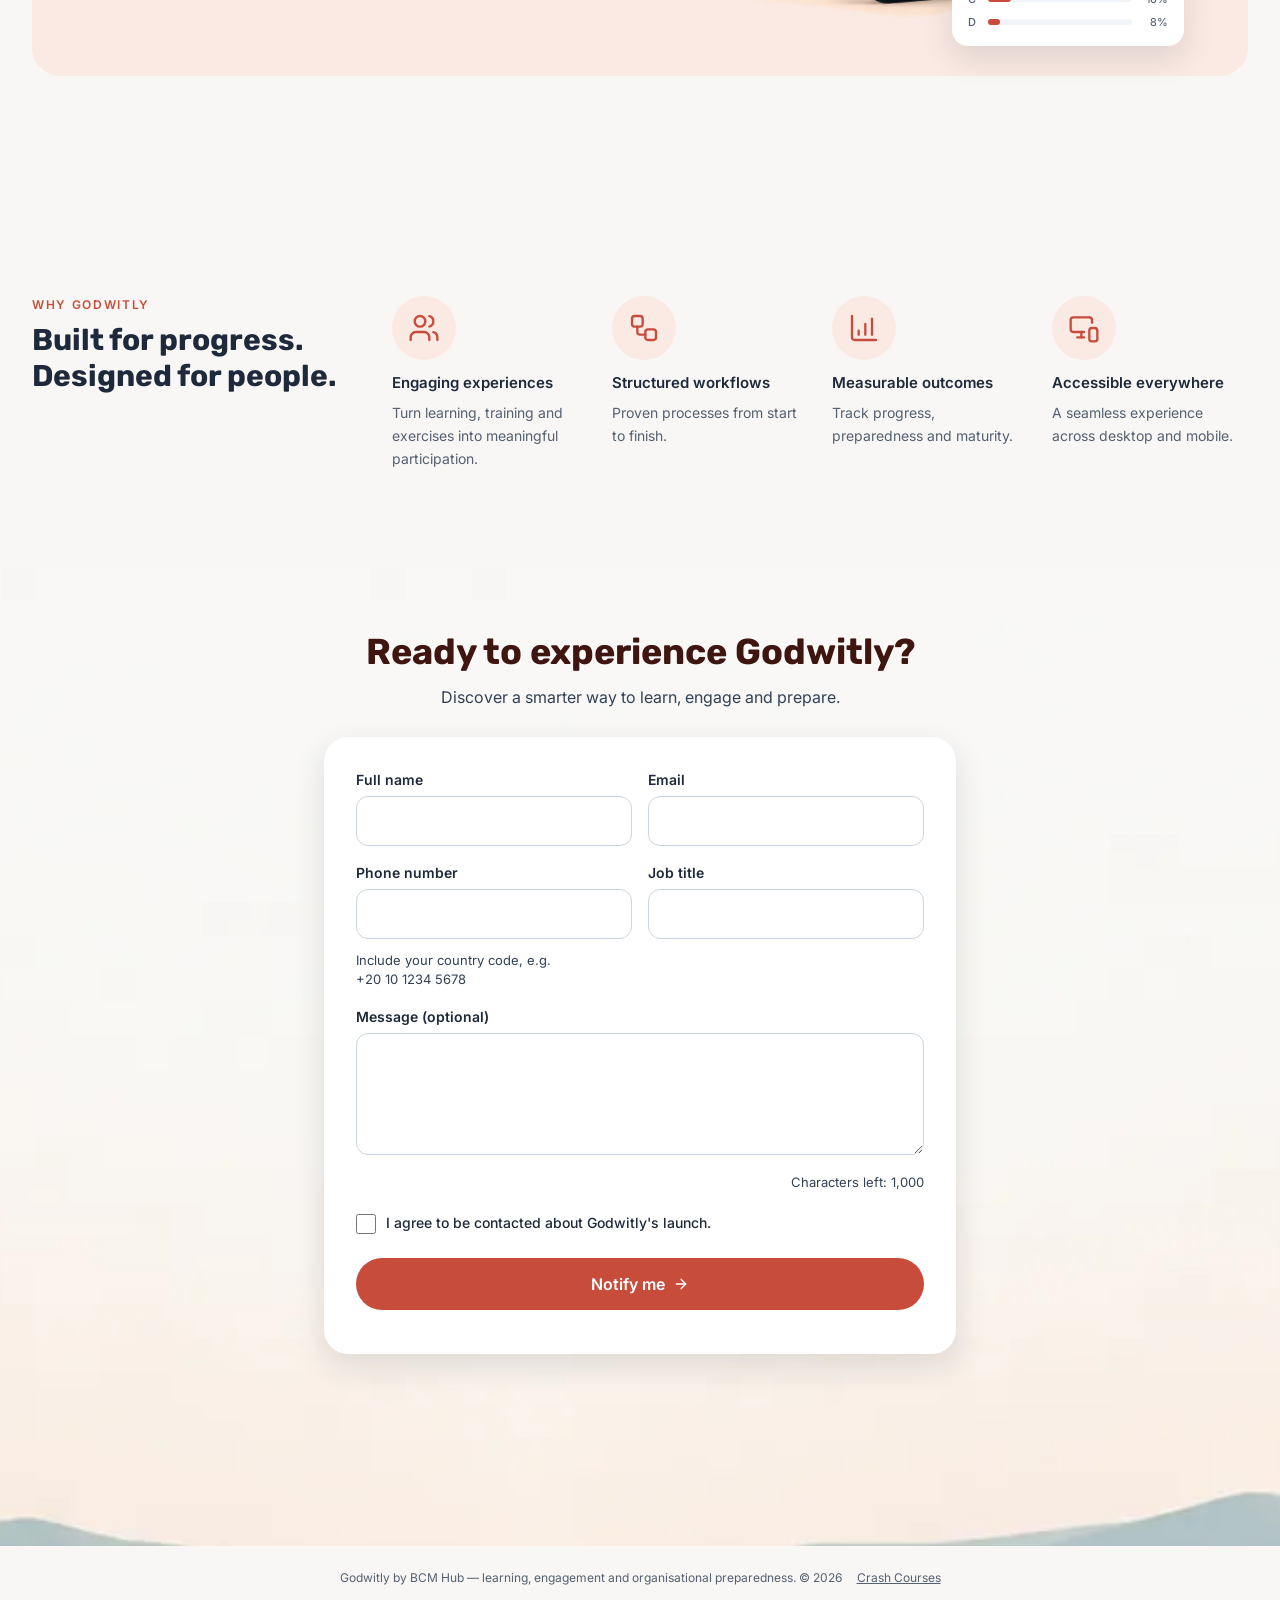
==== commit 6f5c6cd0: "feat(course): Crash course hub shell and the Crash Courses link The hub (header, landing hero and fl" ====
--- a/index.html
+++ b/index.html
@@ -65,6 +65,7 @@
         <a href="#why-godwitly" data-i18n="nav.why">Why Godwitly</a>
         <a href="#about" data-i18n="nav.about">About</a>
         <a href="#contact" data-i18n="nav.contact">Get notified</a>
+        <a href="crash-course/index.html" data-i18n="nav.crashCourses">Crash Courses</a>
       </nav>
 
       <div class="header-actions">
@@ -95,6 +96,7 @@
           <a href="#why-godwitly" data-i18n="nav.why">Why Godwitly</a>
           <a href="#about" data-i18n="nav.about">About</a>
           <a href="#contact" data-i18n="nav.contact">Get notified</a>
+          <a href="crash-course/index.html" data-i18n="nav.crashCourses">Crash Courses</a>
         </nav>
       </div>
     </header>
@@ -404,6 +406,7 @@
       <p class="container">
         <span data-i18n="footer.text">Godwitly by BCM Hub — learning, engagement and organisational preparedness.</span>
         <span dir="ltr">© <span id="year">2026</span></span>
+        <a href="crash-course/index.html" class="site-footer__link" data-i18n="nav.crashCourses">Crash Courses</a>
       </p>
     </footer>
 
--- a/css/styles.css
+++ b/css/styles.css
@@ -820,6 +820,15 @@
   text-align: center;
 }
 
+.site-footer__link {
+  margin-inline-start: 12px;
+  text-decoration: underline;
+}
+
+.site-footer__link:hover {
+  color: var(--color-brand);
+}
+
 /* ---------- 8b. Contact form ---------- */
 .notify-form,
 .form-success {
